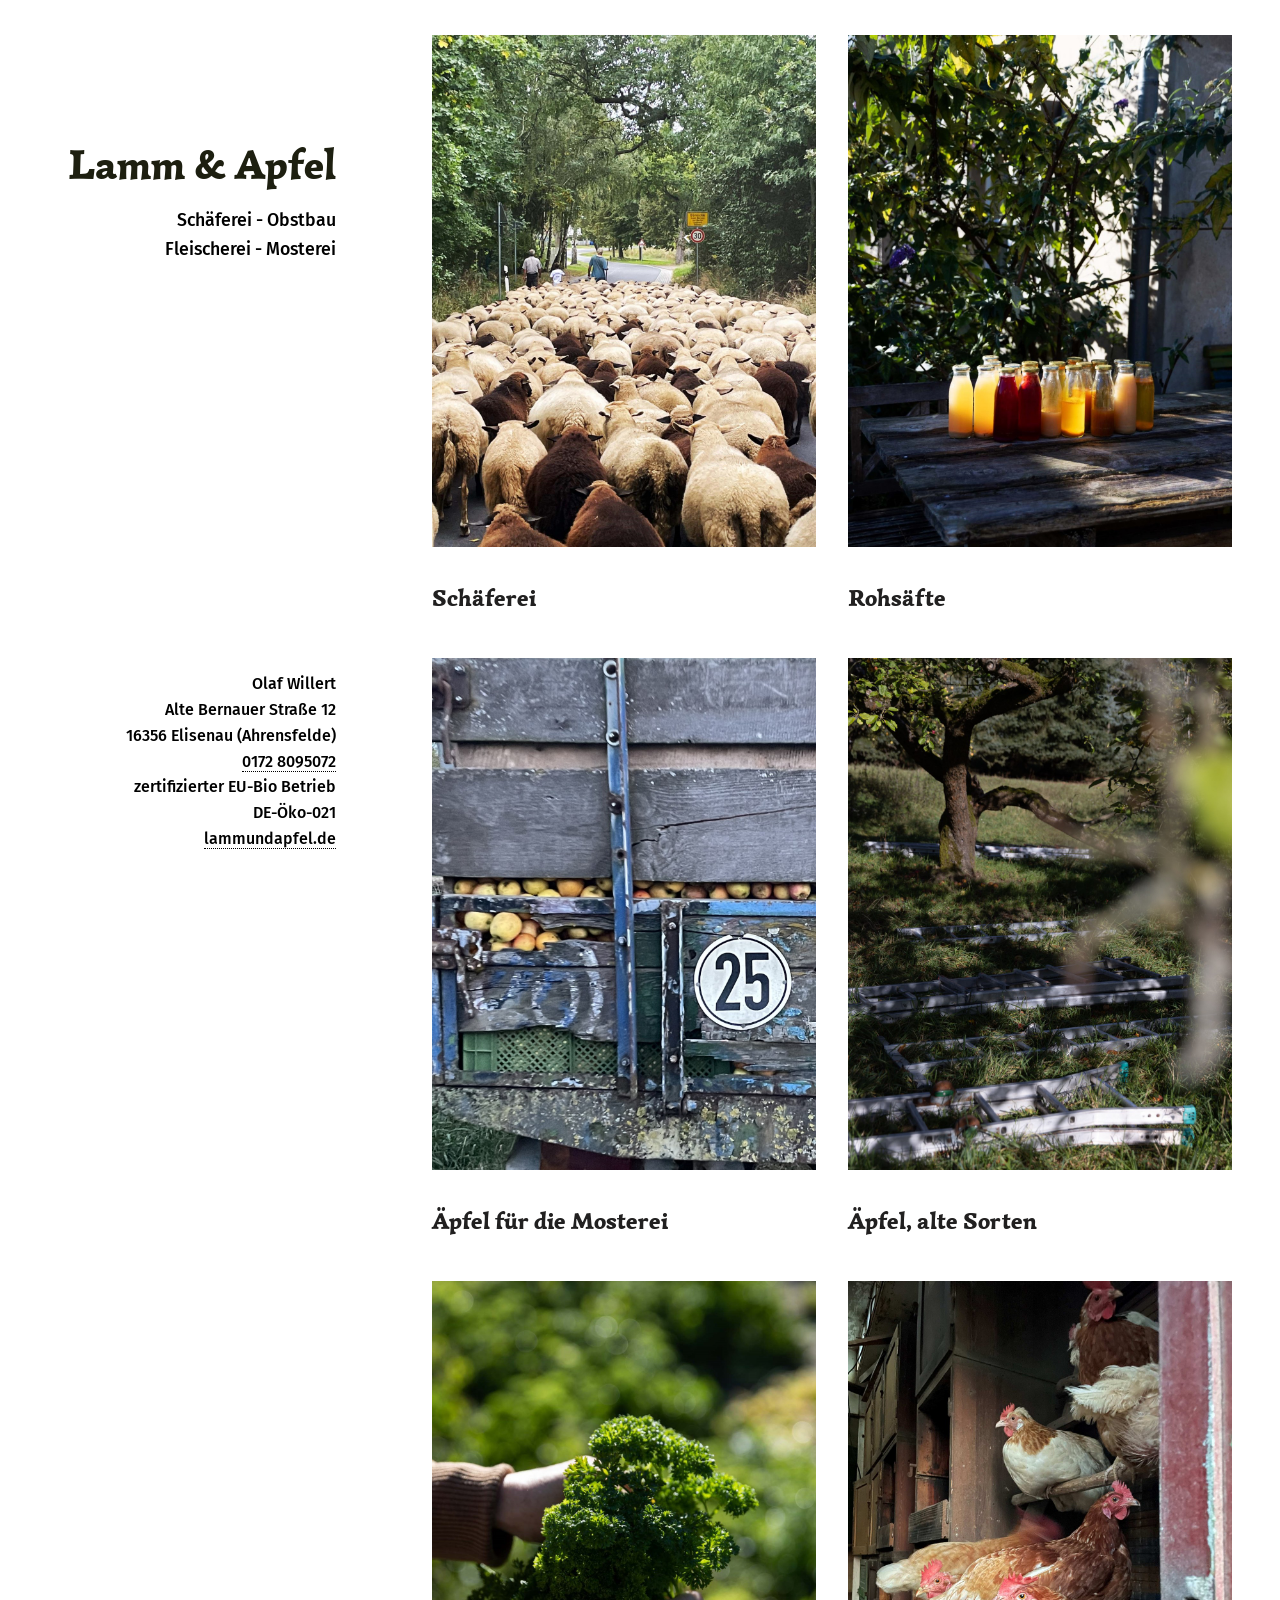
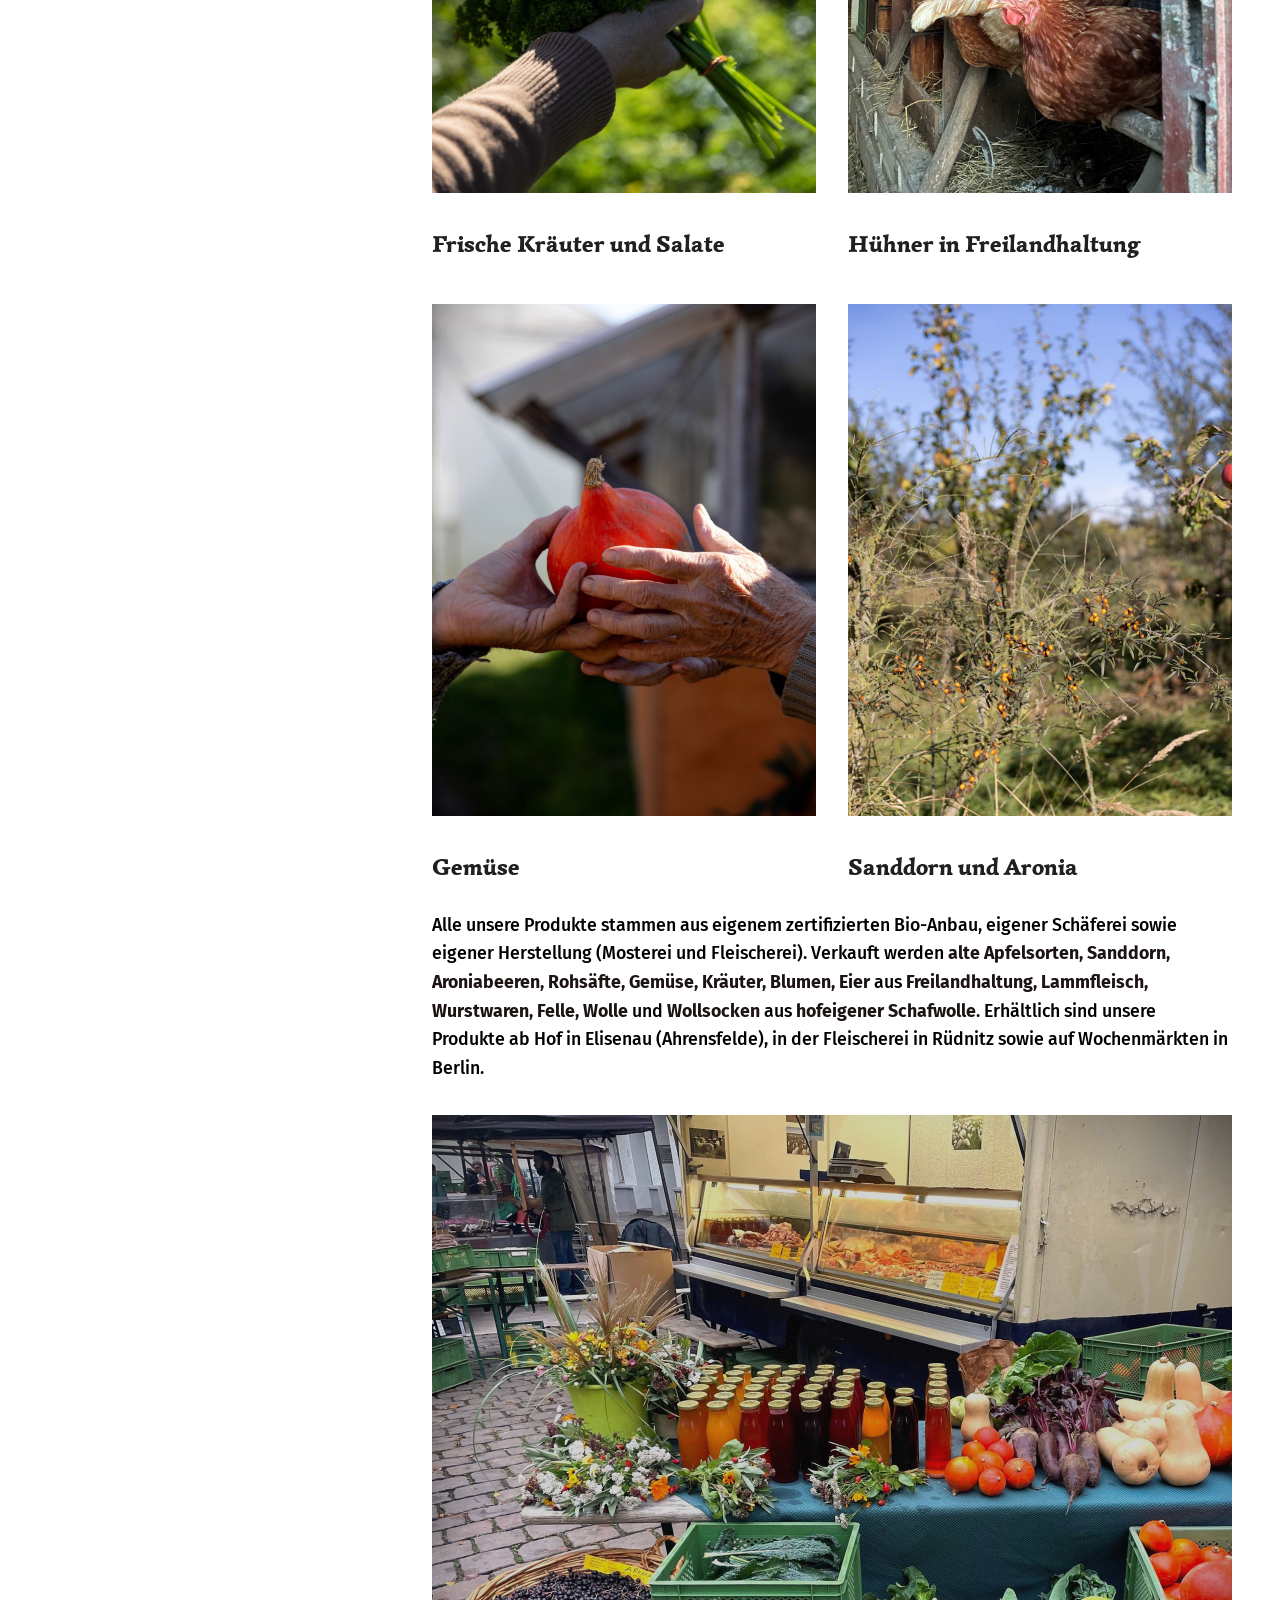
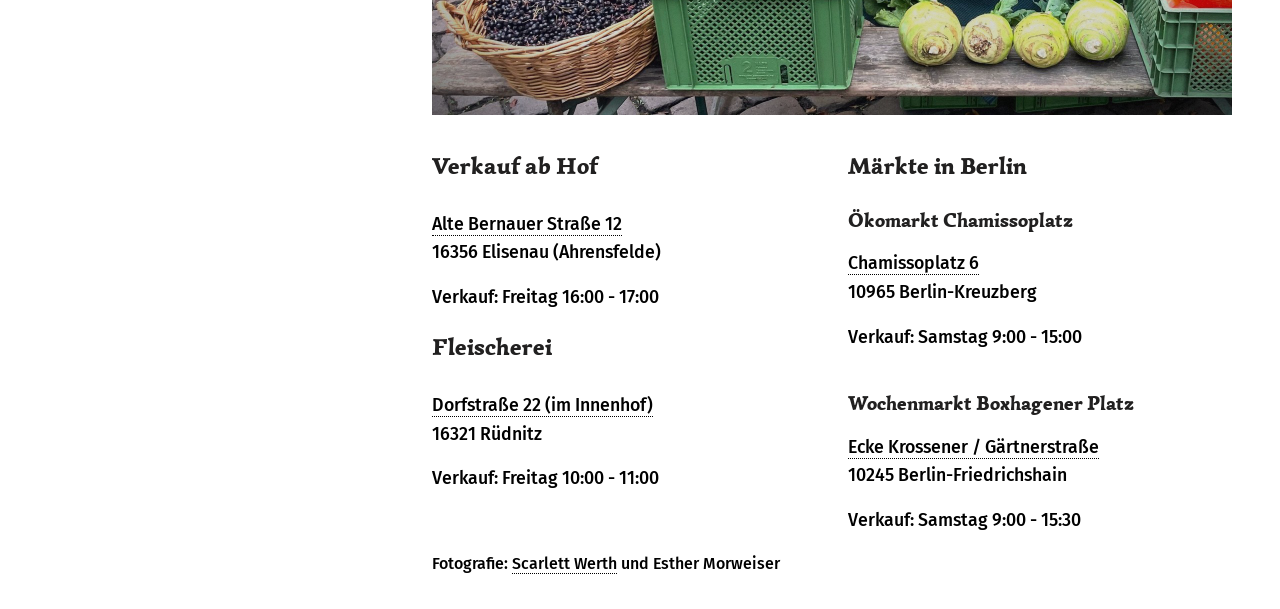
==== index.html @ 0186b285 "Add red apple favicon" ====
<!DOCTYPE HTML>

<html lang="de">
	<head>
		<title>LAMM & APFEL von Olaf Willert | Lammfleisch, alte Apfelsorten, Rohsäfte, Sanddorn in Berlin</title>
		<meta charset="utf-8" />
		<meta name="viewport" content="width=device-width, initial-scale=1" />
		<meta name="author" content="Granaton | Buero für Onlineplanung">
		<link rel="stylesheet" href="assets/css/main.css" />
	    <link rel="icon" type="image/x-icon" href="/favicon.ico?v=4">
</head>
	<body class="is-preload">

		<!-- Header -->
			<header id="header">
				<div class="inner">	
				<h1 class="titel"><strong>Lamm & Apfel</strong></h1>
				<p class="untertitel">Schäferei - Obstbau<br />
				Fleischerei - Mosterei</p>
				</div>
			</header>

		<!-- Main -->
			<div id="main">
							
				<!-- One -->
					<section id="one">
						<div class="row">
							<article class="col-6 col-12-xsmall work-item">
								<img class="image fit thumb" src="Bio-Landwirtschaft/Olaf-Willert_Schaeferei_Schafe_Herde.jpg" alt="" />
								<h2>Schäferei</h2>
							</article>
							<article class="col-6 col-12-xsmall work-item">
								<img class="image fit thumb" src="Bio-Landwirtschaft/Olaf-Willert_Rohsaefte.jpg" alt="" />
								<h2>Rohsäfte</h2>
							</article>
							<article class="col-6 col-12-xsmall work-item">
								<img class="image fit thumb" src="Bio-Landwirtschaft/Olaf-Willert_Aepfel-fuer-die-Mosterei.jpg" alt=""  loading="lazy" decoding="async" />
								<h2>Äpfel für die Mosterei</h2>
							</article>
							<article class="col-6 col-12-xsmall work-item">
								<img class="image fit thumb" src="Bio-Landwirtschaft/Olaf-Willert_Bio-Aepfel_alte-Sorten_Leitern.jpg" alt=""  loading="lazy" decoding="async" />
								<h2>Äpfel, alte Sorten</h2>
							</article>
							<article class="col-6 col-12-xsmall work-item">
								<img class="image fit thumb" src="Bio-Landwirtschaft/Olaf-Willert_bio-Kraeuter_Petersilie.jpg" alt=""  loading="lazy" decoding="async" />
								<h2>Frische Kräuter und Salate</h2>
							</article>
							<article class="col-6 col-12-xsmall work-item">
								<img class="image fit thumb" src="Bio-Landwirtschaft/Olaf-Willert_Freiland-Huehner.jpg" alt=""  loading="lazy" decoding="async" />
								<h2>Hühner in Freilandhaltung</h2>
							</article>
							<article class="col-6 col-12-xsmall work-item">
								<img class="image fit thumb" src="Bio-Landwirtschaft/Olaf-Willert_Bio-Gemuese2.jpg" alt=""  loading="lazy" decoding="async" />
								<h2>Gemüse</h2>
							</article>
							<article class="col-6 col-12-xsmall work-item">
								<img class="image fit thumb" src="Bio-Landwirtschaft/Olaf-Willert_Sanddorn.jpg" alt=""  loading="lazy" decoding="async" />
								<h2>Sanddorn und Aronia</h2>
							</article>
						</div>
					</section>
					
					<!-- Two -->
					<section id="two">
						<p>Alle unsere Produkte stammen aus eigenem zertifizierten Bio-Anbau, eigener Schäferei sowie eigener Herstellung (Mosterei und Fleischerei). Verkauft werden <strong>alte Apfelsorten, Sanddorn, Aroniabeeren, Rohsäfte, Gemüse, Kräuter, Blumen, Eier</strong> aus <strong>Freilandhaltung, Lammfleisch, Wurstwaren, Felle, Wolle</strong> und <strong>Wollsocken</strong> aus <strong>hofeigener Schafwolle</strong>. Erhältlich sind unsere Produkte ab Hof in Elisenau (Ahrensfelde), in der Fleischerei in Rüdnitz sowie auf Wochenmärkten in Berlin.</p>
					</section>
					
					<section>
							<div class="box alt">
								<div class="row gtr-50 gtr-uniform">
									<div class="col-12"><span class="image fit"><img src="Bio-Landwirtschaft/Olaf-Willert_Marktstand_Boxhagener-Platz.jpg" alt="Marktstand von Lamm &amp; Apfel mit Säften, Gemüse, Blumen und Fleischwaren"  loading="lazy" decoding="async" /></span></div>
								</div>
							</div>
					</section>
					
					<section>
							<div class="row">
									<div class="col-6 col-12-xsmall">
									<h2>Verkauf ab Hof</h2>
									<p><a href="https://maps.app.goo.gl/vzwuA7GJieVuPzYR7" target="_blank" rel="noopener noreferrer">Alte Bernauer Straße 12</a><br />
										16356 Elisenau (Ahrensfelde)</p>
										<p>Verkauf: Freitag 16:00 - 17:00</p>
									<h2>Fleischerei</h2>
									<p><a href="https://maps.app.goo.gl/dbHHMWavRSGjkk2u8" target="_blank" rel="noopener noreferrer">Dorfstraße 22 (im Innenhof)</a><br />
										16321 Rüdnitz<br /></p>
										<p>Verkauf: Freitag 10:00 - 11:00</p><br />
								</div>
								<div class="col-6 col-12-xsmall">
								<h2>Märkte in Berlin</h2>
									
									<h3>  Ökomarkt Chamissoplatz</h3>
									<p class="alt">
									<a href="https://maps.app.goo.gl/a78D41WovixSaoTF8" target="_blank" rel="noopener noreferrer">Chamissoplatz 6</a><br />
										10965 Berlin-Kreuzberg</p>
										<p>Verkauf: Samstag 9:00 - 15:00</p><br />
									
									<h3>  Wochenmarkt Boxhagener Platz</h3>
									<p class="alt">
									<a href="https://maps.app.goo.gl/VavhHtaAGpU4aD3a6" target="_blank" rel="noopener noreferrer">Ecke Krossener / Gärtnerstraße</a><br />
										10245 Berlin-Friedrichshain<br /></p>
										<p>Verkauf: Samstag 9:00 - 15:30</p>
								</div>
							</div>
							</section>
							
							<section>
							<div class="box alt">
								<div class="row gtr-50 gtr-uniform">
									<div class="col-12">
									<p class="left">Fotografie: <a href="https://www.scarlettwerth.com/" target="_blank" rel="noopener noreferrer">Scarlett Werth</a> und Esther Morweiser</p>
									</div>
								</div>
							</div>
					</section>
		

			</div>

		<!-- Footer -->
			<footer id="footer">
				<div class="inner">
					<ul class="copyright">
						<li>Olaf Willert</li>
						<li>Alte Bernauer Straße 12</li>
						<li>16356 Elisenau (Ahrensfelde)</li>
						<li><a href="tel:+491728095072">0172 8095072</a></li>
						<li>zertifizierter EU-Bio Betrieb</li>
						<li>DE-Öko-021</li>
						<li><a href="http://lammundapfel.de">lammundapfel.de</a></li>
					</ul>
				</div>
			</footer>

		<!-- Scripts -->
			<script src="assets/js/jquery.min.js"></script>
			<script src="assets/js/browser.min.js"></script>
			<script src="assets/js/breakpoints.min.js"></script>
			<script src="assets/js/main.js"></script>

	</body>
</html>
---- assets/css/main.css ----
@import url('https://fonts.googleapis.com/css2?family=Fira+Sans:wght@300&family=Simonetta:wght@900&display=swap');

html, body, div, span, applet, object,
iframe, h1, h2, h3, h4, h5, h6, p, blockquote,
pre, a, abbr, acronym, address, big, cite,
code, del, dfn, em, img, ins, kbd, q, s, samp,
small, strike, strong, sub, sup, tt, var, b,
u, i, center, dl, dt, dd, ol, ul, li, fieldset,
form, label, legend, table, caption, tbody,
tfoot, thead, tr, th, td, article, aside,
canvas, details, embed, figure, figcaption,
footer, header, hgroup, menu, nav, output, ruby,
section, summary, time, mark, audio, video {
	margin: 0;
	padding: 0;
	border: 0;
	font-size: 100%;
	font: inherit;
	vertical-align: baseline;}

article, aside, details, figcaption, figure,
footer, header, hgroup, menu, nav, section {
	display: block;}

body {
	line-height: 1.618;}

ol, ul {
	list-style: none;
}

blockquote, q {
	quotes: none;
}

	blockquote:before, blockquote:after, q:before, q:after {
		content: '';
		content: none;
	}

table {
	border-collapse: collapse;
	border-spacing: 0;
}

body {
	-webkit-text-size-adjust: none;
}

mark {
	background-color: transparent;
	color: inherit;
}

input::-moz-focus-inner {
	border: 0;
	padding: 0;
}

input, select, textarea {
	-moz-appearance: none;
	-webkit-appearance: none;
	-ms-appearance: none;
	appearance: none;
}

/* Basic */

	html {
		box-sizing: border-box;
	}

	*, *:before, *:after {
		box-sizing: inherit;
	}

	body {
		background: #fff;
	}

		body.is-preload *, body.is-preload *:before, body.is-preload *:after {
			-moz-animation: none !important;
			-webkit-animation: none !important;
			-ms-animation: none !important;
			animation: none !important;
			-moz-transition: none !important;
			-webkit-transition: none !important;
			-ms-transition: none !important;
			transition: none !important;
		}

	body, input, select, textarea {
		color: #000;
		font-family: "Fira Sans", Helvetica, sans-serif;
		font-size: 16pt;
		font-weight: 500;
		line-height: 1.618;
	}
	
	/* Header */

	#header {
		display: -moz-flex;
		display: -webkit-flex;
		display: -ms-flex;
		display: flex;
		-moz-flex-direction: column;
		-webkit-flex-direction: column;
		-ms-flex-direction: column;
		flex-direction: column;
		-moz-align-items: -moz-flex-end;
		-webkit-align-items: -webkit-flex-end;
		-ms-align-items: -ms-flex-end;
		align-items: flex-end;
		-moz-justify-content: space-between;
		-webkit-justify-content: space-between;
		-ms-justify-content: space-between;
		justify-content: space-between;
		background-color: transparent;
		background-attachment: scroll;
		background-image: none;
		background-position: top left;
		background-repeat: no-repeat;
		background-size: 130%;
		color: rgba(255, 255, 255, 0.5);
		height: 100%;
		left: 0;
		padding: 8em 4em;
		position: fixed;
		text-align: right;
		top: 0;
		width: 35%;
	}

		#header > * {
			-moz-flex-shrink: 0;
			-webkit-flex-shrink: 0;
			-ms-flex-shrink: 0;
			flex-shrink: 0;
			width: 100%;
		}

		#header > .inner {
			-moz-flex-grow: 1;
			-webkit-flex-grow: 1;
			-ms-flex-grow: 1;
			flex-grow: 1;
			margin: 0 0 2em 0;
		}

		#header strong, #header b {
			color: #cdc38c;
			font-family: Simonetta;
			font-weight: 700;
			font-size: 4.618rem;
			line-height: 1;
}

		#header h2, #header h3, #header h4, #header h5, #header h6 {
			color: #ffffff;
		}

		#header h1 {
			color: rgba(255, 255, 255, 0.5);
			font-size: 1.35em;
			line-height: 1.618em;
			margin: 0;
		}

		#header .image.avatar {
			margin: 0 0 2em 0;
			width: 9.25em;
		}
		
		#header strong, #header b {
			color: #1d1f10;
			font-family: Simonetta;
			font-weight: 700;
			font-size: 2.618rem;
			line-height: 1;
		}
	
	/* Section/Article */

	section.special, article.special {
		text-align: center;
	}
	
	p { 
	font-size: 1.11rem;
	}
	.left {
		text-align: left;
		font-size: 1em;
	}
	
	@media all and (max-width: 430px) {
		
		.left {
			margin-top: 1.618em;
	}
	}

	header p {
		color: #000;
		position: relative;
		margin: 1em 0 1.5em 0;
	}
	
	@media all and (max-width:430px) {
	header p {
		margin: 1em 0 -1.5em 0;
	}
	}

	header h2 + p {
		font-size: 1.25em;
		margin-top: -1em;
		line-height: 1.618;
	}

	header h3 + p {
		font-size: 1.1em;
		margin-top: -0.8em;
		line-height: 1.618;
	}

	header h4 + p,
	header h5 + p,
	header h6 + p {
		font-size: 0.9em;
		margin-top: -0.6em;
		line-height: 1.618;
	}

	header.major h2 {
		font-size: 2em;
	}


	a {
		-moz-transition: color 0.2s ease-in-out, border-color 0.2s ease-in-out;
		-webkit-transition: color 0.2s ease-in-out, border-color 0.2s ease-in-out;
		-ms-transition: color 0.2s ease-in-out, border-color 0.2s ease-in-out;
		transition: color 0.2s ease-in-out, border-color 0.2s ease-in-out;
		border-bottom: dotted 1px;
		color: #000;
		text-decoration: none;
	}

		a:hover {
			border-bottom-color: transparent;
			color: #d22121 !important;
			text-decoration: none;
		}

	strong, b {
		color: #1c1313;
		font-weight: 700;
	}

	em, i {
		font-style: italic;
	}

	p {
		margin: 0 0 1rem 0;
	}

	h1, h2, h3, h4, h5, h6 {
		color: #212020;
		font-family: "Simonetta", serif;
		font-weight: 700;
		line-height: 1.618;
		margin: 0 0 1em 0;
	}

		h1 a, h2 a, h3 a, h4 a, h5 a, h6 a {
			color: inherit;
			text-decoration: none;
		}

	h1 {
		font-size: 2em;
		line-height: 1.618em;
	}

	h2 {
		font-size: 1.5em;
		line-height: 1.618em;
	}

	h3 {
		font-family: "Simonetta", serif;
		font-size: 1.23rem;
		line-height: 1em;
	}

	h4 {
		font-size: 1.1em;
		line-height: 1.618em;
	}

	h5 {
		font-size: 0.9em;
		line-height: 1.618em;
	}

	h6 {
		font-size: 0.7em;
		line-height: 1.618em;
	}

	sub {
		font-size: 0.8em;
		position: relative;
		top: 0.5em;
	}

	sup {
		font-size: 0.8em;
		position: relative;
		top: -0.5em;
	}

	hr {
		border: 0;
		border-bottom: solid 2px #efefef;
		margin: 2em 0;
	}

		hr.major {
			margin: 3em 0;
		}

	blockquote {
		border-left: solid 6px #efefef;
		font-style: italic;
		margin: 0 0 2em 0;
		padding: 0.5em 0 0.5em 1.5em;
	}

	code {
		background: #f7f7f7;
		border-radius: none;
		border: solid 2px #efefef;
		font-family: "Courier New", monospace;
		font-size: 0.9em;
		margin: 0 0.25em;
		padding: 0.25em 0.65em;
	}

	pre {
		-webkit-overflow-scrolling: touch;
		font-family: "Courier New", monospace;
		font-size: 0.9em;
		margin: 0 0 2em 0;
	}

		pre code {
			display: block;
			line-height: 1.75em;
			padding: 1em 1.5em;
			overflow-x: auto;
		}

	.align-left {
		text-align: left;
	}

	.align-center {
		text-align: center;
	}

	.align-right {
		text-align: right;
	}

/* Container */

	.container {
		margin: 0 auto;
		max-width: calc(100% - 4em);
		width: 100%;
	}

		.container.xsmall {
			width: 25%;
		}

		.container.small {
			width: 50%;
		}

		.container.medium {
			width: 75%;
		}

		.container.large {
			width: 125%;
		}

		.container.xlarge {
			width: 150%;
		}

		.container.max {
			width: 100%;
		}

		@media screen and (max-width: 980px) {

			.container {
				width: 100% !important;
				max-width: 100% !important;
			}

		}

		@media screen and (max-width: 480px) {

			.container {
				max-width: calc(100% - 3em);
			}

		}

/* Row */

	.row {
		display: flex;
		flex-wrap: wrap;
		box-sizing: border-box;
		align-items: stretch;
	}

		.row > * {
			box-sizing: border-box;
		}

		.row.gtr-uniform > * > :last-child {
			margin-bottom: 0;
		}

		.row.aln-left {
			justify-content: flex-start;
		}

		.row.aln-center {
			justify-content: center;
		}

		.row.aln-right {
			justify-content: flex-end;
		}

		.row.aln-top {
			align-items: flex-start;
		}

		.row.aln-middle {
			align-items: center;
		}

		.row.aln-bottom {
			align-items: flex-end;
		}

		.row > .imp {
			order: -1;
		}

		.row > .col-1 {
			width: 8.33333%;
		}

		.row > .off-1 {
			margin-left: 8.33333%;
		}

		.row > .col-2 {
			width: 16.66667%;
		}

		.row > .off-2 {
			margin-left: 16.66667%;
		}

		.row > .col-3 {
			width: 25%;
		}

		.row > .off-3 {
			margin-left: 25%;
		}

		.row > .col-4 {
			width: 33.33333%;
		}

		.row > .off-4 {
			margin-left: 33.33333%;
		}

		.row > .col-5 {
			width: 41.66667%;
		}

		.row > .off-5 {
			margin-left: 41.66667%;
		}

		.row > .col-6 {
			width: 50%;
		}

		.row > .off-6 {
			margin-left: 50%;
		}

		.row > .col-7 {
			width: 58.33333%;
		}

		.row > .off-7 {
			margin-left: 58.33333%;
		}

		.row > .col-8 {
			width: 66.66667%;
		}

		.row > .off-8 {
			margin-left: 66.66667%;
		}

		.row > .col-9 {
			width: 75%;
		}

		.row > .off-9 {
			margin-left: 75%;
		}

		.row > .col-10 {
			width: 83.33333%;
		}

		.row > .off-10 {
			margin-left: 83.33333%;
		}

		.row > .col-11 {
			width: 91.66667%;
		}

		.row > .off-11 {
			margin-left: 91.66667%;
		}

		.row > .col-12 {
			width: 100%;
		}

		.row > .off-12 {
			margin-left: 100%;
		}

		.row.gtr-0 {
			margin-top: 0;
			margin-left: 0em;
		}

			.row.gtr-0 > * {
				padding: 0 0 0 0em;
			}

			.row.gtr-0.gtr-uniform {
				margin-top: 0em;
			}

				.row.gtr-0.gtr-uniform > * {
					padding-top: 0em;
				}

		.row.gtr-25 {
			margin-top: 0;
			margin-left: -0.625em;
		}

			.row.gtr-25 > * {
				padding: 0 0 0 0.625em;
			}

			.row.gtr-25.gtr-uniform {
				margin-top: -0.625em;
			}

				.row.gtr-25.gtr-uniform > * {
					padding-top: 0.625em;
				}

		.row.gtr-50 {
			margin-top: 0;
			margin-left: -1.25em;
		}

			.row.gtr-50 > * {
				padding: 0 0 0 1.25em;
			}

			.row.gtr-50.gtr-uniform {
				margin-top: -1.25em;
			}

				.row.gtr-50.gtr-uniform > * {
					padding-top: 1.25em;
				}

		.row {
			margin-top: 0;
			margin-left: -2.5em;
		}

			.row > * {
				padding: 0 0 0 2.5em;
			}

			.row.gtr-uniform {
				margin-top: -2.5em;
			}

				.row.gtr-uniform > * {
					padding-top: 2.5em;
				}

		.row.gtr-150 {
			margin-top: 0;
			margin-left: -3.75em;
		}

			.row.gtr-150 > * {
				padding: 0 0 0 3.75em;
			}

			.row.gtr-150.gtr-uniform {
				margin-top: -3.75em;
			}

				.row.gtr-150.gtr-uniform > * {
					padding-top: 3.75em;
				}

		.row.gtr-200 {
			margin-top: 0;
			margin-left: -5em;
		}

			.row.gtr-200 > * {
				padding: 0 0 0 5em;
			}

			.row.gtr-200.gtr-uniform {
				margin-top: -5em;
			}

				.row.gtr-200.gtr-uniform > * {
					padding-top: 5em;
				}

		@media screen and (max-width: 1800px) {

			.row {
				display: flex;
				flex-wrap: wrap;
				box-sizing: border-box;
				align-items: stretch;
			}

				.row > * {
					box-sizing: border-box;
				}

				.row.gtr-uniform > * > :last-child {
					margin-bottom: 0;
				}

				.row.aln-left {
					justify-content: flex-start;
				}

				.row.aln-center {
					justify-content: center;
				}

				.row.aln-right {
					justify-content: flex-end;
				}

				.row.aln-top {
					align-items: flex-start;
				}

				.row.aln-middle {
					align-items: center;
				}

				.row.aln-bottom {
					align-items: flex-end;
				}

				.row > .imp-xlarge {
					order: -1;
				}

				.row > .col-1-xlarge {
					width: 8.33333%;
				}

				.row > .off-1-xlarge {
					margin-left: 8.33333%;
				}

				.row > .col-2-xlarge {
					width: 16.66667%;
				}

				.row > .off-2-xlarge {
					margin-left: 16.66667%;
				}

				.row > .col-3-xlarge {
					width: 25%;
				}

				.row > .off-3-xlarge {
					margin-left: 25%;
				}

				.row > .col-4-xlarge {
					width: 33.33333%;
				}

				.row > .off-4-xlarge {
					margin-left: 33.33333%;
				}

				.row > .col-5-xlarge {
					width: 41.66667%;
				}

				.row > .off-5-xlarge {
					margin-left: 41.66667%;
				}

				.row > .col-6-xlarge {
					width: 50%;
				}

				.row > .off-6-xlarge {
					margin-left: 50%;
				}

				.row > .col-7-xlarge {
					width: 58.33333%;
				}

				.row > .off-7-xlarge {
					margin-left: 58.33333%;
				}

				.row > .col-8-xlarge {
					width: 66.66667%;
				}

				.row > .off-8-xlarge {
					margin-left: 66.66667%;
				}

				.row > .col-9-xlarge {
					width: 75%;
				}

				.row > .off-9-xlarge {
					margin-left: 75%;
				}

				.row > .col-10-xlarge {
					width: 83.33333%;
				}

				.row > .off-10-xlarge {
					margin-left: 83.33333%;
				}

				.row > .col-11-xlarge {
					width: 91.66667%;
				}

				.row > .off-11-xlarge {
					margin-left: 91.66667%;
				}

				.row > .col-12-xlarge {
					width: 100%;
				}

				.row > .off-12-xlarge {
					margin-left: 100%;
				}

				.row.gtr-0 {
					margin-top: 0;
					margin-left: 0em;
				}

					.row.gtr-0 > * {
						padding: 0 0 0 0em;
					}

					.row.gtr-0.gtr-uniform {
						margin-top: 0em;
					}

						.row.gtr-0.gtr-uniform > * {
							padding-top: 0em;
						}

				.row.gtr-25 {
					margin-top: 0;
					margin-left: -0.625em;
				}

					.row.gtr-25 > * {
						padding: 0 0 0 0.625em;
					}

					.row.gtr-25.gtr-uniform {
						margin-top: -0.625em;
					}

						.row.gtr-25.gtr-uniform > * {
							padding-top: 0.625em;
						}

				.row.gtr-50 {
					margin-top: 0;
					margin-left: -1.25em;
				}

					.row.gtr-50 > * {
						padding: 0 0 0 1.25em;
					}

					.row.gtr-50.gtr-uniform {
						margin-top: -1.25em;
					}

						.row.gtr-50.gtr-uniform > * {
							padding-top: 1.25em;
						}

				.row {
					margin-top: 0;
					margin-left: -2.5em;
				}

					.row > * {
						padding: 0 0 0 2.5em;
					}

					.row.gtr-uniform {
						margin-top: -2.5em;
					}

						.row.gtr-uniform > * {
							padding-top: 2.5em;
						}

				.row.gtr-150 {
					margin-top: 0;
					margin-left: -3.75em;
				}

					.row.gtr-150 > * {
						padding: 0 0 0 3.75em;
					}

					.row.gtr-150.gtr-uniform {
						margin-top: -3.75em;
					}

						.row.gtr-150.gtr-uniform > * {
							padding-top: 3.75em;
						}

				.row.gtr-200 {
					margin-top: 0;
					margin-left: -5em;
				}

					.row.gtr-200 > * {
						padding: 0 0 0 5em;
					}

					.row.gtr-200.gtr-uniform {
						margin-top: -5em;
					}

						.row.gtr-200.gtr-uniform > * {
							padding-top: 5em;
						}

		}

		@media screen and (max-width: 1280px) {

			.row {
				display: flex;
				flex-wrap: wrap;
				box-sizing: border-box;
				align-items: stretch;
			}

				.row > * {
					box-sizing: border-box;
				}

				.row.gtr-uniform > * > :last-child {
					margin-bottom: 0;
				}

				.row.aln-left {
					justify-content: flex-start;
				}

				.row.aln-center {
					justify-content: center;
				}

				.row.aln-right {
					justify-content: flex-end;
				}

				.row.aln-top {
					align-items: flex-start;
				}

				.row.aln-middle {
					align-items: center;
				}

				.row.aln-bottom {
					align-items: flex-end;
				}

				.row > .imp-large {
					order: -1;
				}

				.row > .col-1-large {
					width: 8.33333%;
				}

				.row > .off-1-large {
					margin-left: 8.33333%;
				}

				.row > .col-2-large {
					width: 16.66667%;
				}

				.row > .off-2-large {
					margin-left: 16.66667%;
				}

				.row > .col-3-large {
					width: 25%;
				}

				.row > .off-3-large {
					margin-left: 25%;
				}

				.row > .col-4-large {
					width: 33.33333%;
				}

				.row > .off-4-large {
					margin-left: 33.33333%;
				}

				.row > .col-5-large {
					width: 41.66667%;
				}

				.row > .off-5-large {
					margin-left: 41.66667%;
				}

				.row > .col-6-large {
					width: 50%;
				}

				.row > .off-6-large {
					margin-left: 50%;
				}

				.row > .col-7-large {
					width: 58.33333%;
				}

				.row > .off-7-large {
					margin-left: 58.33333%;
				}

				.row > .col-8-large {
					width: 66.66667%;
				}

				.row > .off-8-large {
					margin-left: 66.66667%;
				}

				.row > .col-9-large {
					width: 75%;
				}

				.row > .off-9-large {
					margin-left: 75%;
				}

				.row > .col-10-large {
					width: 83.33333%;
				}

				.row > .off-10-large {
					margin-left: 83.33333%;
				}

				.row > .col-11-large {
					width: 91.66667%;
				}

				.row > .off-11-large {
					margin-left: 91.66667%;
				}

				.row > .col-12-large {
					width: 100%;
				}

				.row > .off-12-large {
					margin-left: 100%;
				}

				.row.gtr-0 {
					margin-top: 0;
					margin-left: 0em;
				}

					.row.gtr-0 > * {
						padding: 0 0 0 0em;
					}

					.row.gtr-0.gtr-uniform {
						margin-top: 0em;
					}

						.row.gtr-0.gtr-uniform > * {
							padding-top: 0em;
						}

				.row.gtr-25 {
					margin-top: 0;
					margin-left: -0.5em;
				}

					.row.gtr-25 > * {
						padding: 0 0 0 0.5em;
					}

					.row.gtr-25.gtr-uniform {
						margin-top: -0.5em;
					}

						.row.gtr-25.gtr-uniform > * {
							padding-top: 0.5em;
						}

				.row.gtr-50 {
					margin-top: 0;
					margin-left: -1em;
				}

					.row.gtr-50 > * {
						padding: 0 0 0 1em;
					}

					.row.gtr-50.gtr-uniform {
						margin-top: -1em;
					}

						.row.gtr-50.gtr-uniform > * {
							padding-top: 1em;
						}

				.row {
					margin-top: 0;
					margin-left: -2em;
				}

					.row > * {
						padding: 0 0 0 2em;
					}

					.row.gtr-uniform {
						margin-top: -2em;
					}

						.row.gtr-uniform > * {
							padding-top: 2em;
						}

				.row.gtr-150 {
					margin-top: 0;
					margin-left: -3em;
				}

					.row.gtr-150 > * {
						padding: 0 0 0 3em;
					}

					.row.gtr-150.gtr-uniform {
						margin-top: -3em;
					}

						.row.gtr-150.gtr-uniform > * {
							padding-top: 3em;
						}

				.row.gtr-200 {
					margin-top: 0;
					margin-left: -4em;
				}

					.row.gtr-200 > * {
						padding: 0 0 0 4em;
					}

					.row.gtr-200.gtr-uniform {
						margin-top: -4em;
					}

						.row.gtr-200.gtr-uniform > * {
							padding-top: 4em;
						}

		}

		@media screen and (max-width: 980px) {

			.row {
				display: flex;
				flex-wrap: wrap;
				box-sizing: border-box;
				align-items: stretch;
			}

				.row > * {
					box-sizing: border-box;
				}

				.row.gtr-uniform > * > :last-child {
					margin-bottom: 0;
				}

				.row.aln-left {
					justify-content: flex-start;
				}

				.row.aln-center {
					justify-content: center;
				}

				.row.aln-right {
					justify-content: flex-end;
				}

				.row.aln-top {
					align-items: flex-start;
				}

				.row.aln-middle {
					align-items: center;
				}

				.row.aln-bottom {
					align-items: flex-end;
				}

				.row > .imp-medium {
					order: -1;
				}

				.row > .col-1-medium {
					width: 8.33333%;
				}

				.row > .off-1-medium {
					margin-left: 8.33333%;
				}

				.row > .col-2-medium {
					width: 16.66667%;
				}

				.row > .off-2-medium {
					margin-left: 16.66667%;
				}

				.row > .col-3-medium {
					width: 25%;
				}

				.row > .off-3-medium {
					margin-left: 25%;
				}

				.row > .col-4-medium {
					width: 33.33333%;
				}

				.row > .off-4-medium {
					margin-left: 33.33333%;
				}

				.row > .col-5-medium {
					width: 41.66667%;
				}

				.row > .off-5-medium {
					margin-left: 41.66667%;
				}

				.row > .col-6-medium {
					width: 50%;
				}

				.row > .off-6-medium {
					margin-left: 50%;
				}

				.row > .col-7-medium {
					width: 58.33333%;
				}

				.row > .off-7-medium {
					margin-left: 58.33333%;
				}

				.row > .col-8-medium {
					width: 66.66667%;
				}

				.row > .off-8-medium {
					margin-left: 66.66667%;
				}

				.row > .col-9-medium {
					width: 75%;
				}

				.row > .off-9-medium {
					margin-left: 75%;
				}

				.row > .col-10-medium {
					width: 83.33333%;
				}

				.row > .off-10-medium {
					margin-left: 83.33333%;
				}

				.row > .col-11-medium {
					width: 91.66667%;
				}

				.row > .off-11-medium {
					margin-left: 91.66667%;
				}

				.row > .col-12-medium {
					width: 100%;
				}

				.row > .off-12-medium {
					margin-left: 100%;
				}

				.row.gtr-0 {
					margin-top: 0;
					margin-left: 0em;
				}

					.row.gtr-0 > * {
						padding: 0 0 0 0em;
					}

					.row.gtr-0.gtr-uniform {
						margin-top: 0em;
					}

						.row.gtr-0.gtr-uniform > * {
							padding-top: 0em;
						}

				.row.gtr-25 {
					margin-top: 0;
					margin-left: -0.5em;
				}

					.row.gtr-25 > * {
						padding: 0 0 0 0.5em;
					}

					.row.gtr-25.gtr-uniform {
						margin-top: -0.5em;
					}

						.row.gtr-25.gtr-uniform > * {
							padding-top: 0.5em;
						}

				.row.gtr-50 {
					margin-top: 0;
					margin-left: -1em;
				}

					.row.gtr-50 > * {
						padding: 0 0 0 1em;
					}

					.row.gtr-50.gtr-uniform {
						margin-top: -1em;
					}

						.row.gtr-50.gtr-uniform > * {
							padding-top: 1em;
						}

				.row {
					margin-top: 0;
					margin-left: -2em;
				}

					.row > * {
						padding: 0 0 0 2em;
					}

					.row.gtr-uniform {
						margin-top: -2em;
					}

						.row.gtr-uniform > * {
							padding-top: 2em;
						}

				.row.gtr-150 {
					margin-top: 0;
					margin-left: -3em;
				}

					.row.gtr-150 > * {
						padding: 0 0 0 3em;
					}

					.row.gtr-150.gtr-uniform {
						margin-top: -3em;
					}

						.row.gtr-150.gtr-uniform > * {
							padding-top: 3em;
						}

				.row.gtr-200 {
					margin-top: 0;
					margin-left: -4em;
				}

					.row.gtr-200 > * {
						padding: 0 0 0 4em;
					}

					.row.gtr-200.gtr-uniform {
						margin-top: -4em;
					}

						.row.gtr-200.gtr-uniform > * {
							padding-top: 4em;
						}

		}

		@media screen and (max-width: 736px) {

			.row {
				display: flex;
				flex-wrap: wrap;
				box-sizing: border-box;
				align-items: stretch;
			}

				.row > * {
					box-sizing: border-box;
				}

				.row.gtr-uniform > * > :last-child {
					margin-bottom: 0;
				}

				.row.aln-left {
					justify-content: flex-start;
				}

				.row.aln-center {
					justify-content: center;
				}

				.row.aln-right {
					justify-content: flex-end;
				}

				.row.aln-top {
					align-items: flex-start;
				}

				.row.aln-middle {
					align-items: center;
				}

				.row.aln-bottom {
					align-items: flex-end;
				}

				.row > .imp-small {
					order: -1;
				}

				.row > .col-1-small {
					width: 8.33333%;
				}

				.row > .off-1-small {
					margin-left: 8.33333%;
				}

				.row > .col-2-small {
					width: 16.66667%;
				}

				.row > .off-2-small {
					margin-left: 16.66667%;
				}

				.row > .col-3-small {
					width: 25%;
				}

				.row > .off-3-small {
					margin-left: 25%;
				}

				.row > .col-4-small {
					width: 33.33333%;
				}

				.row > .off-4-small {
					margin-left: 33.33333%;
				}

				.row > .col-5-small {
					width: 41.66667%;
				}

				.row > .off-5-small {
					margin-left: 41.66667%;
				}

				.row > .col-6-small {
					width: 50%;
				}

				.row > .off-6-small {
					margin-left: 50%;
				}

				.row > .col-7-small {
					width: 58.33333%;
				}

				.row > .off-7-small {
					margin-left: 58.33333%;
				}

				.row > .col-8-small {
					width: 66.66667%;
				}

				.row > .off-8-small {
					margin-left: 66.66667%;
				}

				.row > .col-9-small {
					width: 75%;
				}

				.row > .off-9-small {
					margin-left: 75%;
				}

				.row > .col-10-small {
					width: 83.33333%;
				}

				.row > .off-10-small {
					margin-left: 83.33333%;
				}

				.row > .col-11-small {
					width: 91.66667%;
				}

				.row > .off-11-small {
					margin-left: 91.66667%;
				}

				.row > .col-12-small {
					width: 100%;
				}

				.row > .off-12-small {
					margin-left: 100%;
				}

				.row.gtr-0 {
					margin-top: 0;
					margin-left: 0em;
				}

					.row.gtr-0 > * {
						padding: 0 0 0 0em;
					}

					.row.gtr-0.gtr-uniform {
						margin-top: 0em;
					}

						.row.gtr-0.gtr-uniform > * {
							padding-top: 0em;
						}

				.row.gtr-25 {
					margin-top: 0;
					margin-left: -0.375em;
				}

					.row.gtr-25 > * {
						padding: 0 0 0 0.375em;
					}

					.row.gtr-25.gtr-uniform {
						margin-top: -0.375em;
					}

						.row.gtr-25.gtr-uniform > * {
							padding-top: 0.375em;
						}

				.row.gtr-50 {
					margin-top: 0;
					margin-left: -0.75em;
				}

					.row.gtr-50 > * {
						padding: 0 0 0 0.75em;
					}

					.row.gtr-50.gtr-uniform {
						margin-top: -0.75em;
					}

						.row.gtr-50.gtr-uniform > * {
							padding-top: 0.75em;
						}

				.row {
					margin-top: 0;
					margin-left: -1.5em;
				}

					.row > * {
						padding: 0 0 0 1.5em;
					}

					.row.gtr-uniform {
						margin-top: -1.5em;
					}

						.row.gtr-uniform > * {
							padding-top: 1.5em;
						}

				.row.gtr-150 {
					margin-top: 0;
					margin-left: -2.25em;
				}

					.row.gtr-150 > * {
						padding: 0 0 0 2.25em;
					}

					.row.gtr-150.gtr-uniform {
						margin-top: -2.25em;
					}

						.row.gtr-150.gtr-uniform > * {
							padding-top: 2.25em;
						}

				.row.gtr-200 {
					margin-top: 0;
					margin-left: -3em;
				}

					.row.gtr-200 > * {
						padding: 0 0 0 3em;
					}

					.row.gtr-200.gtr-uniform {
						margin-top: -3em;
					}

						.row.gtr-200.gtr-uniform > * {
							padding-top: 3em;
						}

		}

		@media screen and (max-width: 480px) {

			.row {
				display: flex;
				flex-wrap: wrap;
				box-sizing: border-box;
				align-items: stretch;
			}

				.row > * {
					box-sizing: border-box;
				}

				.row.gtr-uniform > * > :last-child {
					margin-bottom: 0;
				}

				.row.aln-left {
					justify-content: flex-start;
				}

				.row.aln-center {
					justify-content: center;
				}

				.row.aln-right {
					justify-content: flex-end;
				}

				.row.aln-top {
					align-items: flex-start;
				}

				.row.aln-middle {
					align-items: center;
				}

				.row.aln-bottom {
					align-items: flex-end;
				}

				.row > .imp-xsmall {
					order: -1;
				}

				.row > .col-1-xsmall {
					width: 8.33333%;
				}

				.row > .off-1-xsmall {
					margin-left: 8.33333%;
				}

				.row > .col-2-xsmall {
					width: 16.66667%;
				}

				.row > .off-2-xsmall {
					margin-left: 16.66667%;
				}

				.row > .col-3-xsmall {
					width: 25%;
				}

				.row > .off-3-xsmall {
					margin-left: 25%;
				}

				.row > .col-4-xsmall {
					width: 33.33333%;
				}

				.row > .off-4-xsmall {
					margin-left: 33.33333%;
				}

				.row > .col-5-xsmall {
					width: 41.66667%;
				}

				.row > .off-5-xsmall {
					margin-left: 41.66667%;
				}

				.row > .col-6-xsmall {
					width: 50%;
				}

				.row > .off-6-xsmall {
					margin-left: 50%;
				}

				.row > .col-7-xsmall {
					width: 58.33333%;
				}

				.row > .off-7-xsmall {
					margin-left: 58.33333%;
				}

				.row > .col-8-xsmall {
					width: 66.66667%;
				}

				.row > .off-8-xsmall {
					margin-left: 66.66667%;
				}

				.row > .col-9-xsmall {
					width: 75%;
				}

				.row > .off-9-xsmall {
					margin-left: 75%;
				}

				.row > .col-10-xsmall {
					width: 83.33333%;
				}

				.row > .off-10-xsmall {
					margin-left: 83.33333%;
				}

				.row > .col-11-xsmall {
					width: 91.66667%;
				}

				.row > .off-11-xsmall {
					margin-left: 91.66667%;
				}

				.row > .col-12-xsmall {
					width: 100%;
				}

				.row > .off-12-xsmall {
					margin-left: 100%;
				}

				.row.gtr-0 {
					margin-top: 0;
					margin-left: 0em;
				}

					.row.gtr-0 > * {
						padding: 0 0 0 0em;
					}

					.row.gtr-0.gtr-uniform {
						margin-top: 0em;
					}

						.row.gtr-0.gtr-uniform > * {
							padding-top: 0em;
						}

				.row.gtr-25 {
					margin-top: 0;
					margin-left: -0.375em;
				}

					.row.gtr-25 > * {
						padding: 0 0 0 0.375em;
					}

					.row.gtr-25.gtr-uniform {
						margin-top: -0.375em;
					}

						.row.gtr-25.gtr-uniform > * {
							padding-top: 0.375em;
						}

				.row.gtr-50 {
					margin-top: 0;
					margin-left: -0.75em;
				}

					.row.gtr-50 > * {
						padding: 0 0 0 0.75em;
					}

					.row.gtr-50.gtr-uniform {
						margin-top: -0.75em;
					}

						.row.gtr-50.gtr-uniform > * {
							padding-top: 0.75em;
						}

				.row {
					margin-top: 0;
					margin-left: -1.5em;
				}

					.row > * {
						padding: 0 0 0 1.5em;
					}

					.row.gtr-uniform {
						margin-top: -1.5em;
					}

						.row.gtr-uniform > * {
							padding-top: 1.5em;
						}

				.row.gtr-150 {
					margin-top: 0;
					margin-left: -2.25em;
				}

					.row.gtr-150 > * {
						padding: 0 0 0 2.25em;
					}

					.row.gtr-150.gtr-uniform {
						margin-top: -2.25em;
					}

						.row.gtr-150.gtr-uniform > * {
							padding-top: 2.25em;
						}

				.row.gtr-200 {
					margin-top: 0;
					margin-left: -3em;
				}

					.row.gtr-200 > * {
						padding: 0 0 0 3em;
					}

					.row.gtr-200.gtr-uniform {
						margin-top: -3em;
					}

						.row.gtr-200.gtr-uniform > * {
							padding-top: 3em;
						}

		}



/* Box */

	.box {
		border-radius: 0.35em;
		border: solid 2px #efefef;
		margin-bottom: 2em;
		padding: 1.5em;
	}

		.box > :last-child,
		.box > :last-child > :last-child,
		.box > :last-child > :last-child > :last-child {
			margin-bottom: 0;
		}

		.box.alt {
			border: 0;
			border-radius: 0;
			padding: 0;
		}

/* Image */

	.image {
		border: 0;
		display: inline-block;
		position: relative;
	}

		.image:before {
			-moz-transition: opacity 0.2s ease-in-out;
			-webkit-transition: opacity 0.2s ease-in-out;
			-ms-transition: opacity 0.2s ease-in-out;
			transition: opacity 0.2s ease-in-out;
			background: url("images/overlay.png");
			content: '';
			display: block;
			height: 100%;
			left: 0;
			opacity: 0.5;
			position: absolute;
			top: 0;
			width: 100%;
		}

		.image.thumb {
			text-align: center;
		}

			.image.thumb:after {
				-moz-transition: opacity 0.2s ease-in-out;
				-webkit-transition: opacity 0.2s ease-in-out;
				-ms-transition: opacity 0.2s ease-in-out;
				transition: opacity 0.2s ease-in-out;
				border: solid 3px rgba(255, 255, 255, 0.5);
				color: #fff;
				content: 'Öffnen';
				display: inline-block;
				font-size: 0.8em;
				font-weight: 400;
				left: 50%;
				line-height: 2.25em;
				margin: -1.25em 0 0 -3em;
				opacity: 0;
				padding: 0 1.5em;
				position: absolute;
				text-align: center;
				text-decoration: none;
				top: 50%;
				white-space: nowrap;
			}

			.image.thumb:hover:after {
				opacity: 1.0;
			}

			.image.thumb:hover:before {
				background: url("images/overlay.png"), url("images/overlay.png");
				opacity: 1.0;
			}

		.image img {
			display: block;
		}

		.image.left {
			float: left;
			margin: 0 1.5em 1em 0;
			top: 0.25em;
		}

		.image.right {
			float: right;
			margin: 0 0 1em 1.5em;
			top: 0.25em;
		}

		.image.left, .image.right {
			max-width: 40%;
		}

			.image.left img, .image.right img {
				width: 100%;
			}

		.image.fit {
			display: block;
			margin: 1em 0 2em 0;
			width: 100%;
		}

			.image.fit img {
				width: 100%;
			}

		.image.avatar {
			border-radius: 100%;
		}

			.image.avatar:before {
				display: none;
			}

			.image.avatar img {
				border-radius: 100%;
				width: 100%;
			}

/* List */

	ol {
		list-style: decimal;
		margin: 0 0 2em 0;
		padding-left: 1.25em;
	}

		ol li {
			padding-left: 0.25em;
		}

	ul {
		list-style: disc;
		margin: 0 0 2em 0;
		padding-left: 1em;
	}

		ul li {
			padding-left: 0.5em;
		}

		ul.alt {
			list-style: none;
			padding-left: 0;
		}

			ul.alt li {
				border-top: solid 2px #efefef;
				padding: 0.5em 0;
			}

				ul.alt li:first-child {
					border-top: 0;
					padding-top: 0;
				}

	dl {
		margin: 0 0 2em 0;
	}

/* Icons */

	ul.icons {
		cursor: default;
		list-style: none;
		padding-left: 0;
	}

		ul.icons li {
			display: inline-block;
			padding: 0 1em 0 0;
		}

			ul.icons li:last-child {
				padding-right: 0;
			}

			ul.icons li .icon:before {
				font-size: 1.5em;
			}


/* Footer */

	#footer .icons {
		margin: 1em 0 0 0;
	}

		#footer .icons a {
			color: rgba(255, 255, 255, 0.4);
		}

	#footer .copyright {
		color: #000;
		font-size: 1em;
		list-style: none;
		margin: 1em 0 0 0;
		padding: 0;
	}

		#footer .copyright li {
			border-left: solid 1px rgba(255, 255, 255, 0.25);
			display: block;
			line-height: 1.618em;
			margin-left: 0.75em;
			padding-left: 0.75em;
		}

			#footer .copyright li:first-child {
				border-left: 0;
				margin-left: 0;
				padding-left: 0;
			}

			#footer .copyright li a {
				color: inherit;
			}

/* Main */

	#main {
		margin-left: 35%;
		max-width: 54em;
		padding: 1.2em 3em 0em 3em;
		width: calc(100% - 35%);
	}

		#main > section {
			margin: 0 0 0 0;
			padding: 0 0 0 0;
		}

			#main > section:first-child {
				border-top: 0;
				margin-top: 0;
				padding-top: 0;
			}


/* XLarge */

	@media screen and (max-width: 1800px) {

		/* Basic */

			body, input, select, textarea {
				font-size: 1rem;
			}

	}

/* Large */

	@media screen and (max-width: 1280px) {

		/* Header */

			#header {
				padding: 6em 3em 3em 3em;
				width: 30%;
			}

				#header h1 {
					font-size: 1.25em;
				}

					#header h1 br {
						display: none;
					}

				#header > .inner {
					margin-bottom: 0;
		}
				


		/* Footer */

			#footer .copyright li {
				border-left-width: 0;
				display: block;
				margin-left: 0;
				padding-left: 0;
			}

		/* Main */

			#main {
				margin-left: 30%;
				max-width: none;
				padding: 1.2em 3em 0em 3em;
				width: calc(100% - 30%);
			}

	}
	
	@media all and (min-width: 1212px) {
						.titel {
					margin-top: 3rem !important;
				}
	}

/* Medium */

	@media screen and (max-width: 980px) {

		/* Basic */

			h1 br, h2 br, h3 br, h4 br, h5 br, h6 br {
				display: none;
			}

		/* List */

			ul.icons li .icon {
				font-size: 1.25em;
			}

		/* Header */

			#header {
				background-attachment: scroll;
				background-position: top left, center center;
				background-size: auto,		cover;
				left: auto;
				padding: 4em 5em 1em 4em;
				position: relative;
				text-align: center;
				top: auto;
				width: 100%;
				display: block;
			}

				#header h1 {
					font-size: 1.75em;
				}

					#header h1 br {
						display: inline;
					}

		/* Footer */

			#footer {
				background-attachment: scroll;
				background-color: #f5cea570;
				bottom: auto;
				left: auto;
				padding: 4em 4em 6em 4em;
				position: relative;
				text-align: center;
				width: 100%;
			}

				#footer .icons {
					margin: 0 0 1em 0;
				}

				#footer .copyright {
					margin: 0 0 0 0;
				}

					#footer .copyright li {
						border-left-width: 1px;
						display: block;
						margin-left: 0.75em;
						padding-left: 0.75em;
						line-height: 2;
					}

		/* Main */

			#main {
				margin: 0;
				padding: 1em 3em 0em 3em;
				width: 100%;
			}

	}

/* Small */

	@media screen and (max-width: 736px) {

		/* Basic */

			h1 {
				font-size: 1.5em;
			}

			h2 {
				font-size: 1.618rem;
			}

			h3 {
				font-size: 1.32em;
				line-height: 1.5;
			}

		/* Section/Article */

			section.special, article.special {
				text-align: center;
			}

			header.major h2 {
				font-size: 1.35em;
			}

		/* List */

			ul.labeled-icons li {
				padding-left: 2em;
			}

				ul.labeled-icons li h3 {
					line-height: 1.75em;
				}

		/* Header */

			#header {
				padding: 2.25em 1.5em;
			}

				#header h1 {
					font-size: 1.35em;
				}

		/* Footer */

			#footer {
				padding: 2.25em 1.5em;
			}

		/* Main */

			#main {
				padding: 1.2em 3em 0em 3em;
			}

				#main > section {
					margin: 0 0 0 0;
					padding: 0 0 0 0;
				}


	}
		
		

/* XSmall */

	@media screen and (max-width: 480px) {

		/* Header */

			#header {
				padding: 3em 1.5em 2em 1.5em;
			}

				#header h1 br {
					display: none;
				}

		/* Footer */

			#footer .copyright li {
				border-left-width: 0;
				display: block;
				line-height: 2.25em;
				margin-left: 0;
				padding-left: 0;
			}

	}
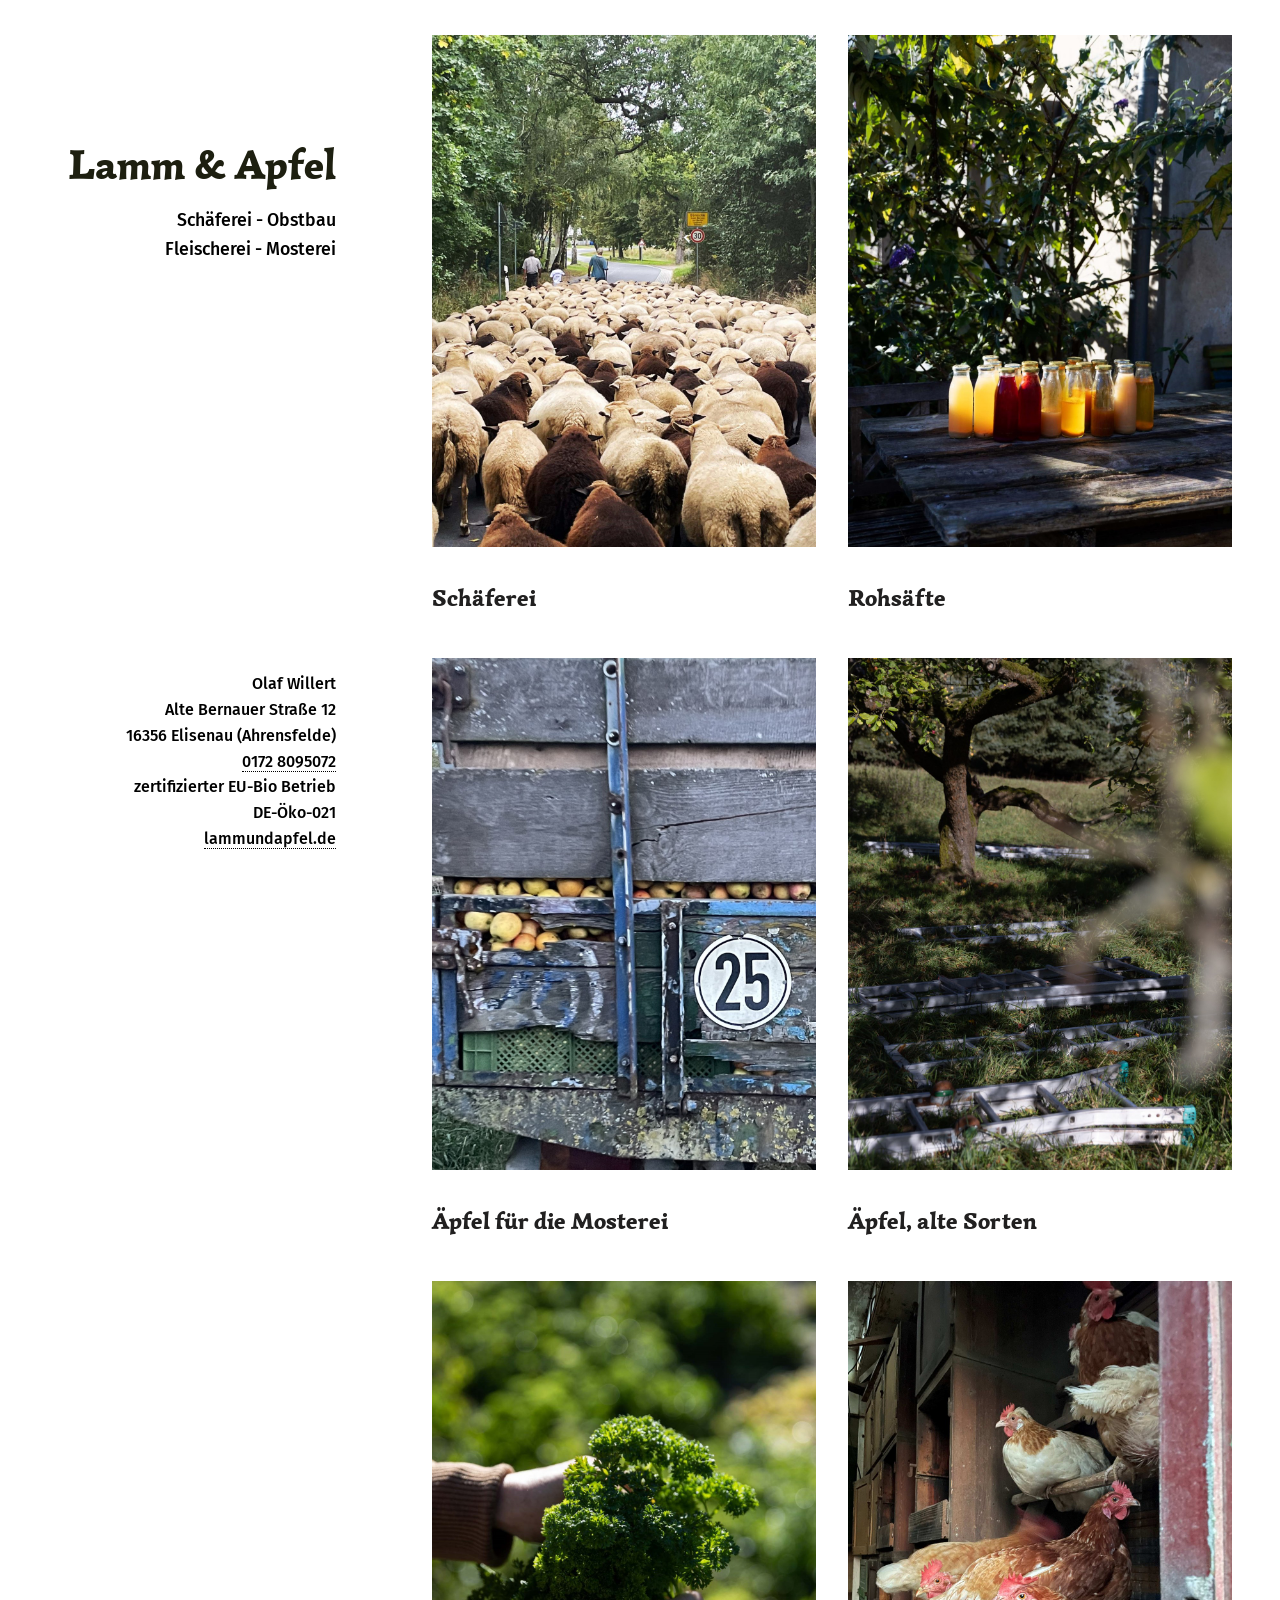
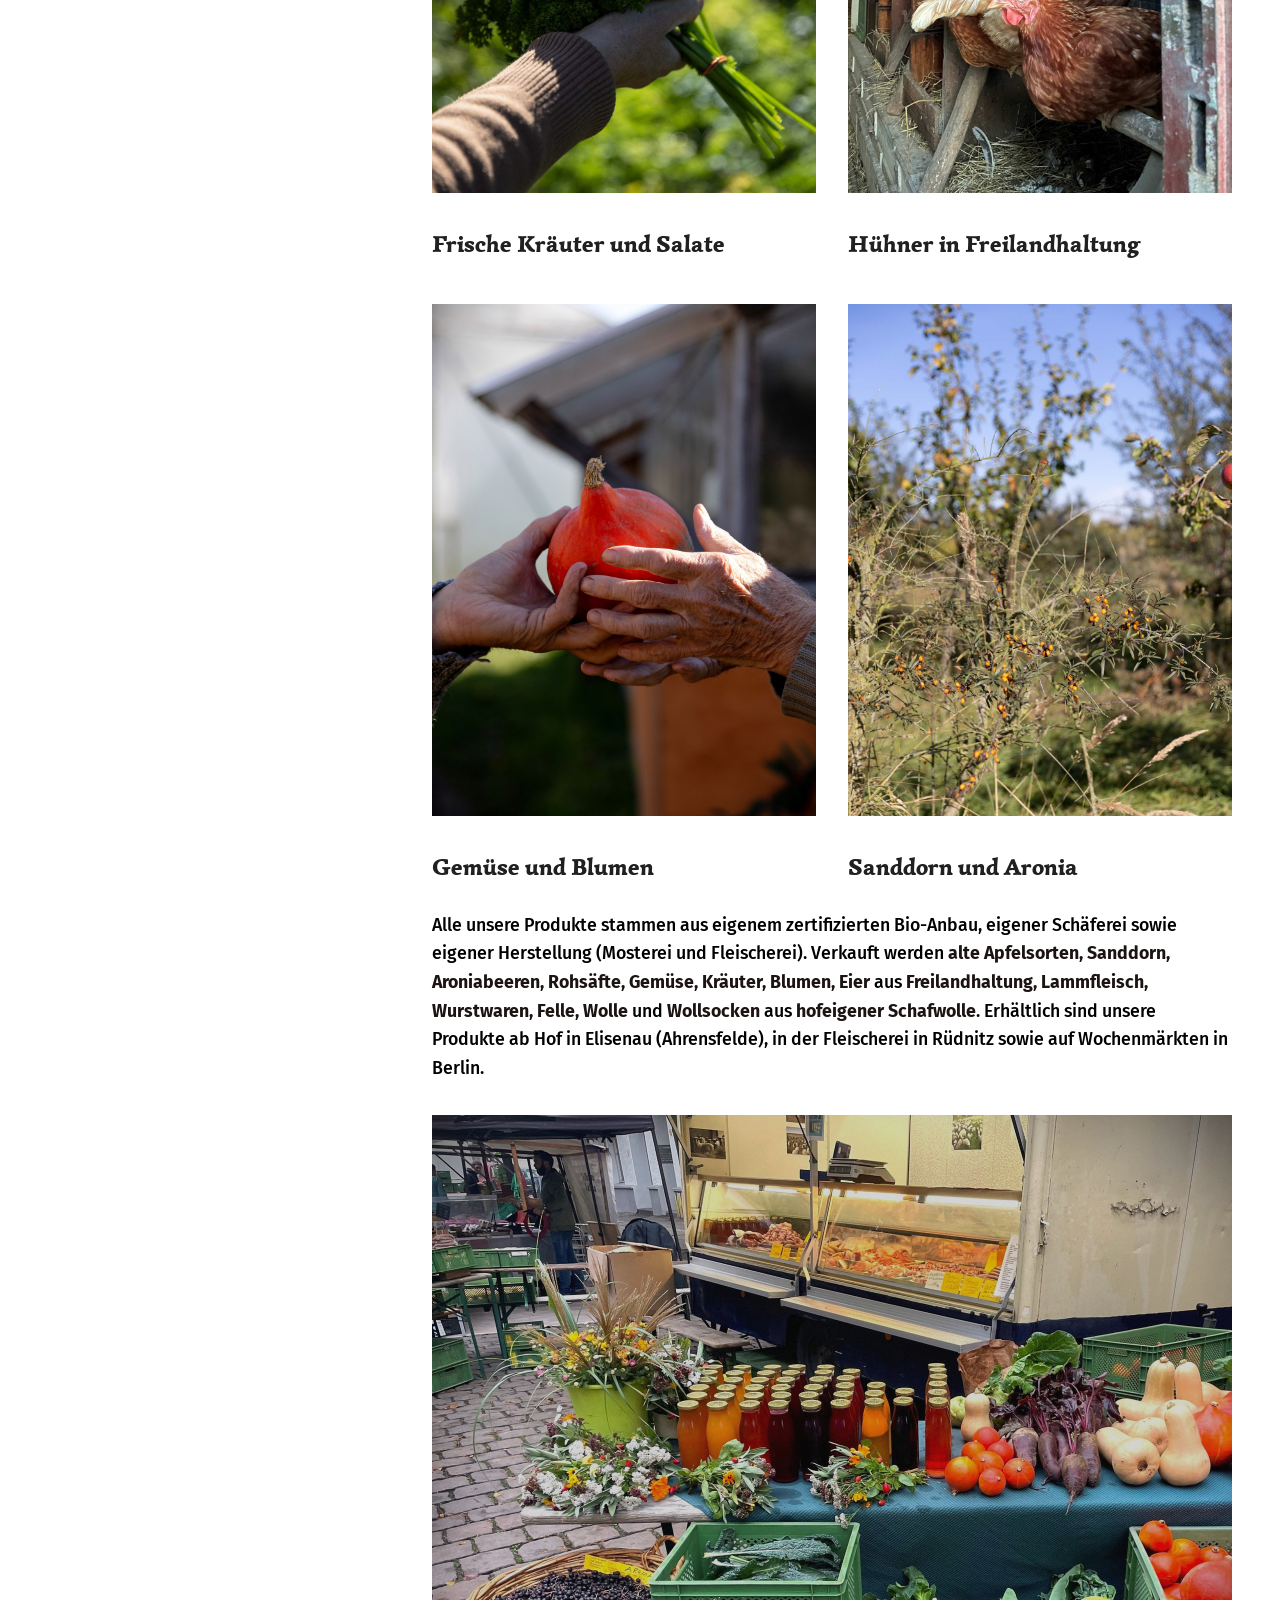
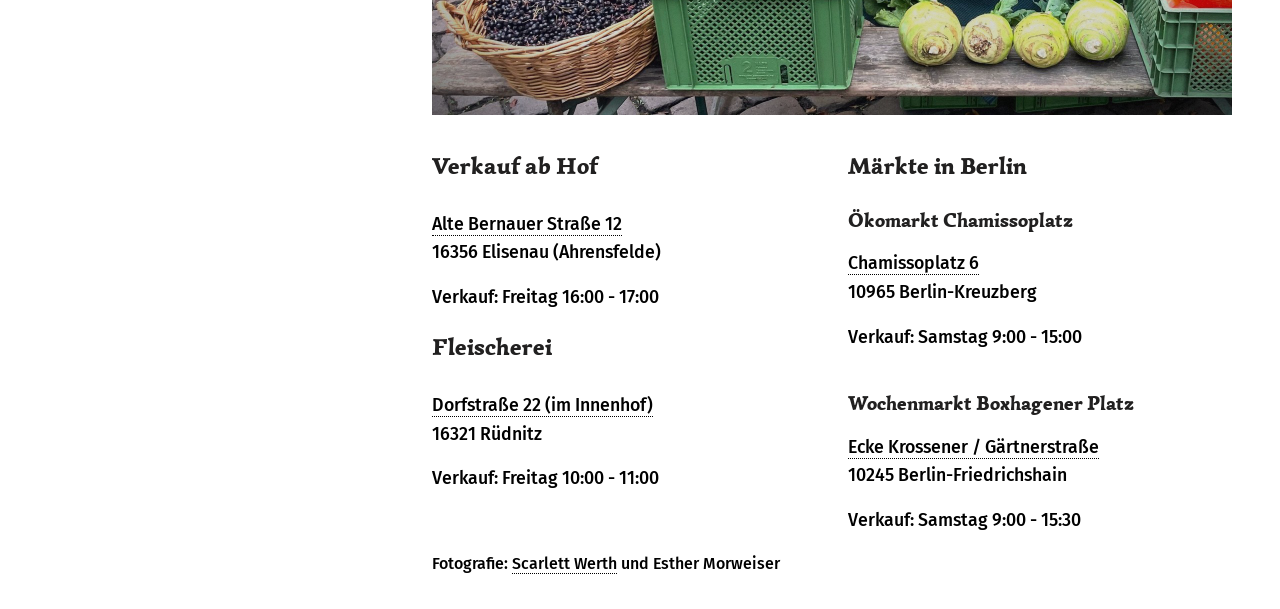
==== commit ee421d05: "Update vegetable photo caption" ====
--- a/index.html
+++ b/index.html
@@ -8,6 +8,39 @@
 		<meta name="author" content="Granaton | Buero für Onlineplanung">
 		<link rel="stylesheet" href="assets/css/main.css" />
 	    <link rel="icon" type="image/x-icon" href="/favicon.ico?v=4">
+
+		<!-- lamm-seo-only:start -->
+		<meta name="description" content="Bio-Lammfleisch, hausgemachte Lammwürste und Leberwurst von Olaf Willert bei Berlin. Dazu unpasteurisierte Rohsäfte aus eigener Mosterei und Schaffelle." />
+		<meta name="robots" content="index, follow, max-image-preview:large" />
+		<link rel="canonical" href="https://lammundapfel.de/" />
+		<meta property="og:type" content="website" />
+		<meta property="og:site_name" content="Lamm &amp; Apfel" />
+		<meta property="og:locale" content="de_DE" />
+		<meta property="og:description" content="Bio-Lammfleisch, hausgemachte Lammwürste und Leberwurst von Olaf Willert bei Berlin. Dazu unpasteurisierte Rohsäfte aus eigener Mosterei und Schaffelle." />
+		<meta property="og:url" content="https://lammundapfel.de/" />
+		<meta property="og:image" content="https://lammundapfel.de/Bio-Landwirtschaft/Olaf-Willert_Schaeferei_Schafe_Herde.jpg" />
+		<script type="application/ld+json">
+{
+  "@context": "https://schema.org",
+  "@type": "LocalBusiness",
+  "@id": "https://lammundapfel.de/#betrieb",
+  "name": "Lamm & Apfel – Olaf Willert",
+  "url": "https://lammundapfel.de/",
+  "description": "Ökologischer Betrieb von Olaf Willert mit eigener Schäferei, Bio-Lammfleisch, Wurstwaren aus eigener Verarbeitung, Rohsäften aus der Mosterei, alten Apfelsorten, Sanddorn, Aronia, Fellen und Wolle. Verkauf ab Hof bei Ahrensfelde und auf Wochenmärkten in Berlin.",
+  "image": "https://lammundapfel.de/Bio-Landwirtschaft/Olaf-Willert_Schaeferei_Schafe_Herde.jpg",
+  "areaServed": [
+    {
+      "@type": "Place",
+      "name": "Berlin"
+    },
+    {
+      "@type": "Place",
+      "name": "Brandenburg"
+    }
+  ]
+}
+		</script>
+		<!-- lamm-seo-only:end -->
 </head>
 	<body class="is-preload">
 
@@ -52,7 +85,7 @@
 							</article>
 							<article class="col-6 col-12-xsmall work-item">
 								<img class="image fit thumb" src="Bio-Landwirtschaft/Olaf-Willert_Bio-Gemuese2.jpg" alt=""  loading="lazy" decoding="async" />
-								<h2>Gemüse</h2>
+								<h2>Gemüse und Blumen</h2>
 							</article>
 							<article class="col-6 col-12-xsmall work-item">
 								<img class="image fit thumb" src="Bio-Landwirtschaft/Olaf-Willert_Sanddorn.jpg" alt=""  loading="lazy" decoding="async" />
@@ -127,7 +160,7 @@
 						<li><a href="tel:+491728095072">0172 8095072</a></li>
 						<li>zertifizierter EU-Bio Betrieb</li>
 						<li>DE-Öko-021</li>
-						<li><a href="http://lammundapfel.de">lammundapfel.de</a></li>
+						<li><a href="https://lammundapfel.de">lammundapfel.de</a></li>
 					</ul>
 				</div>
 			</footer>
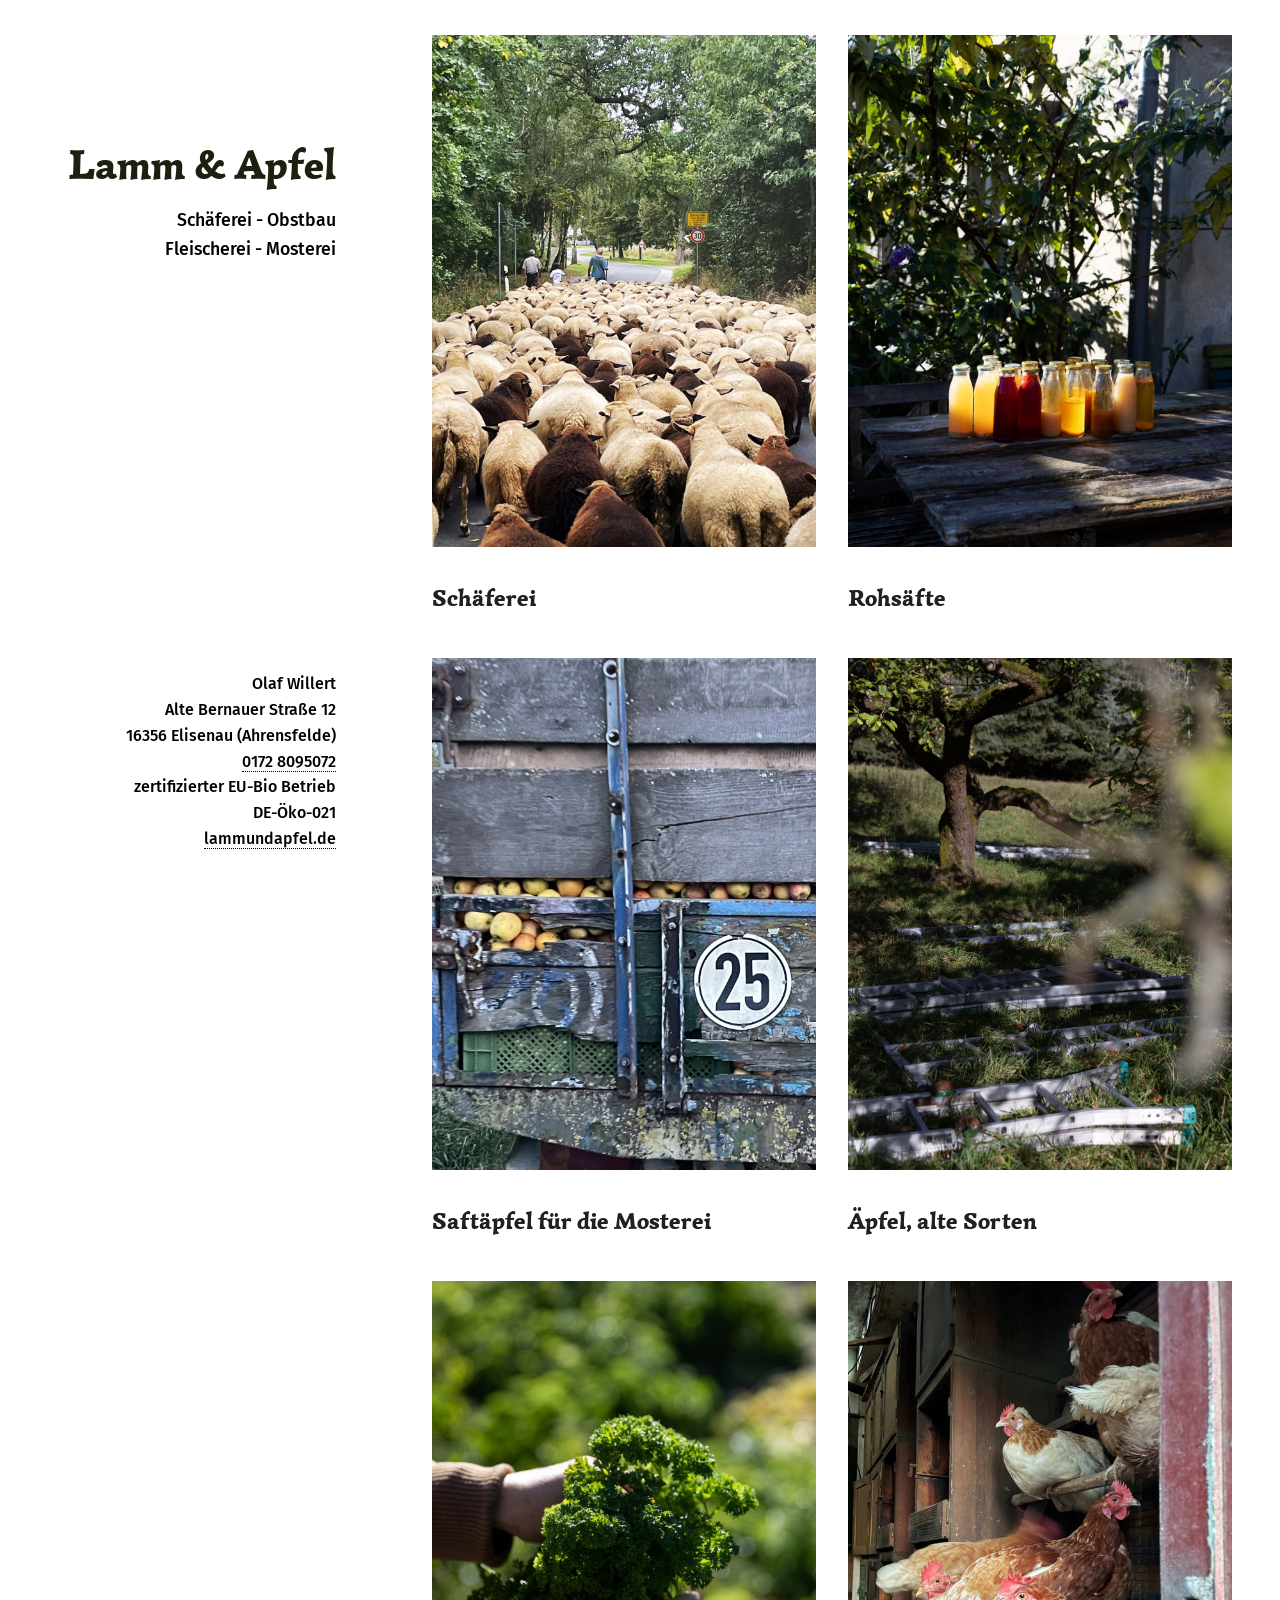
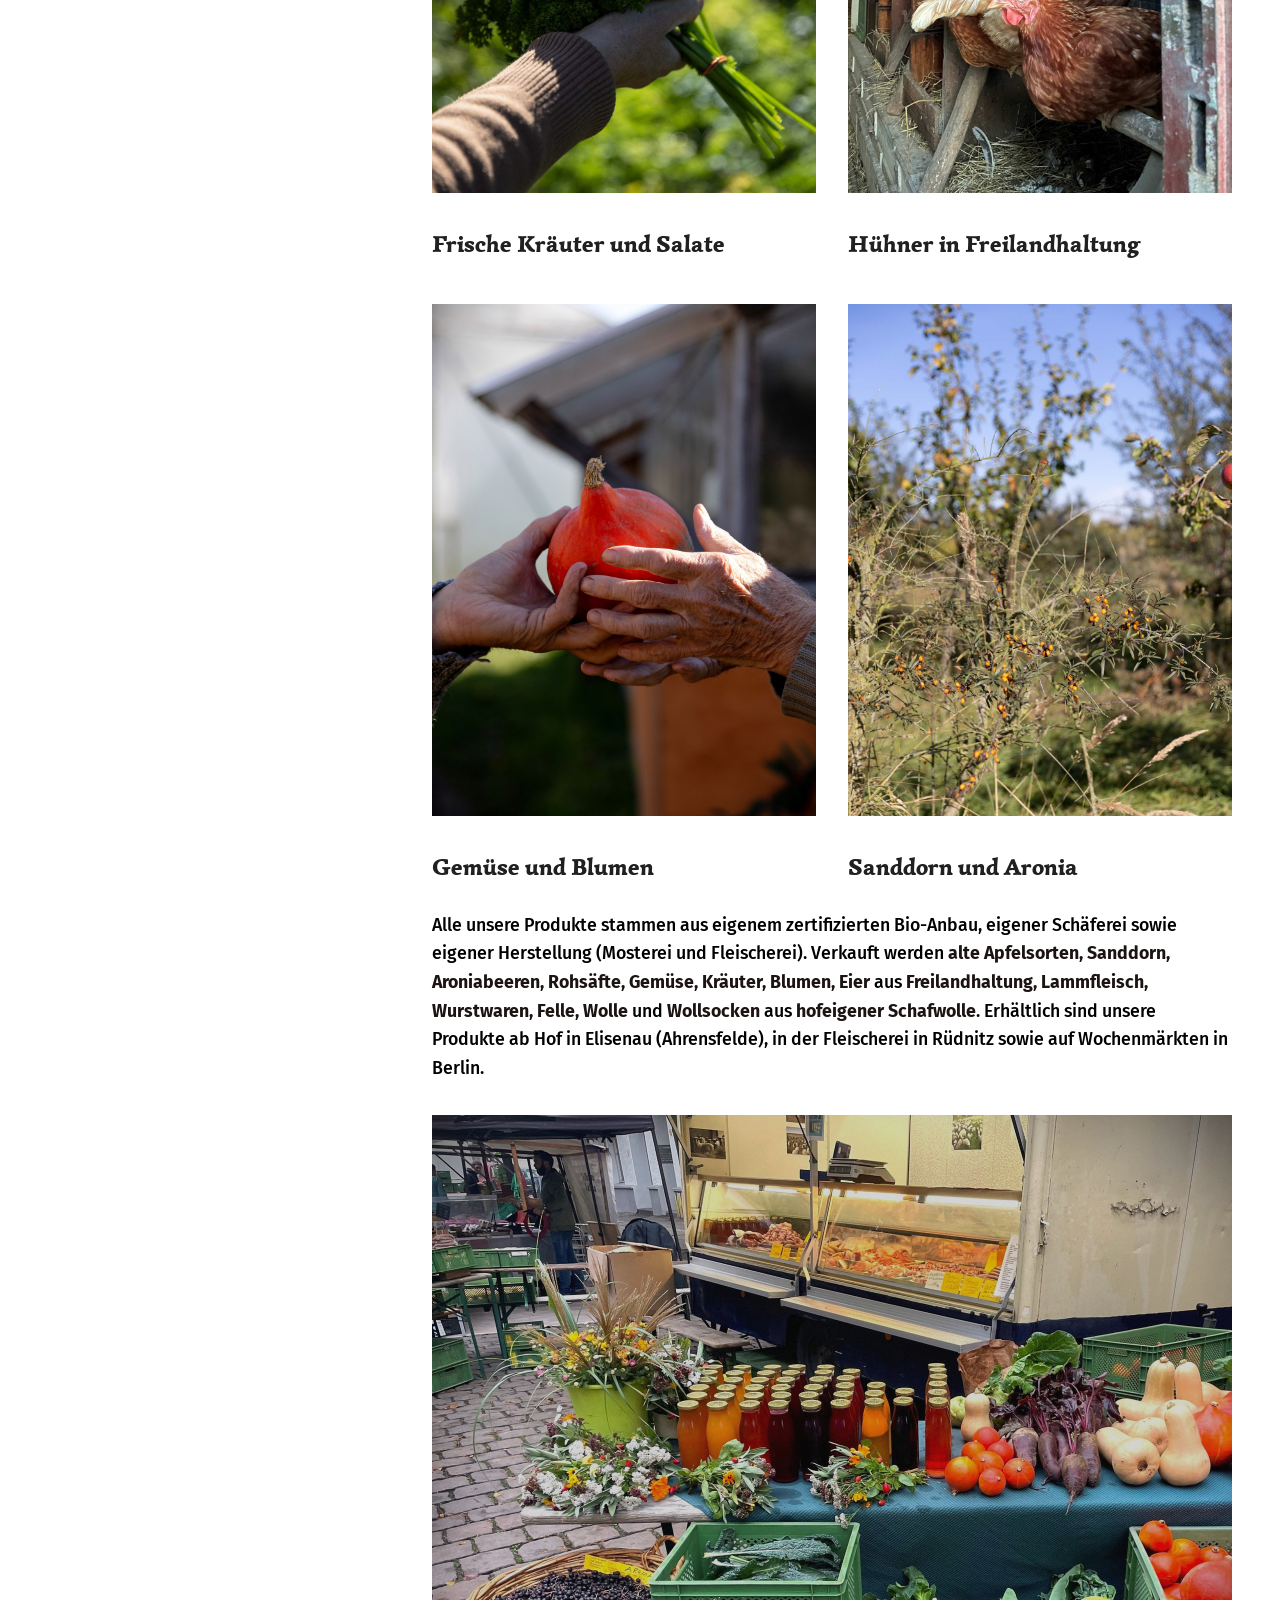
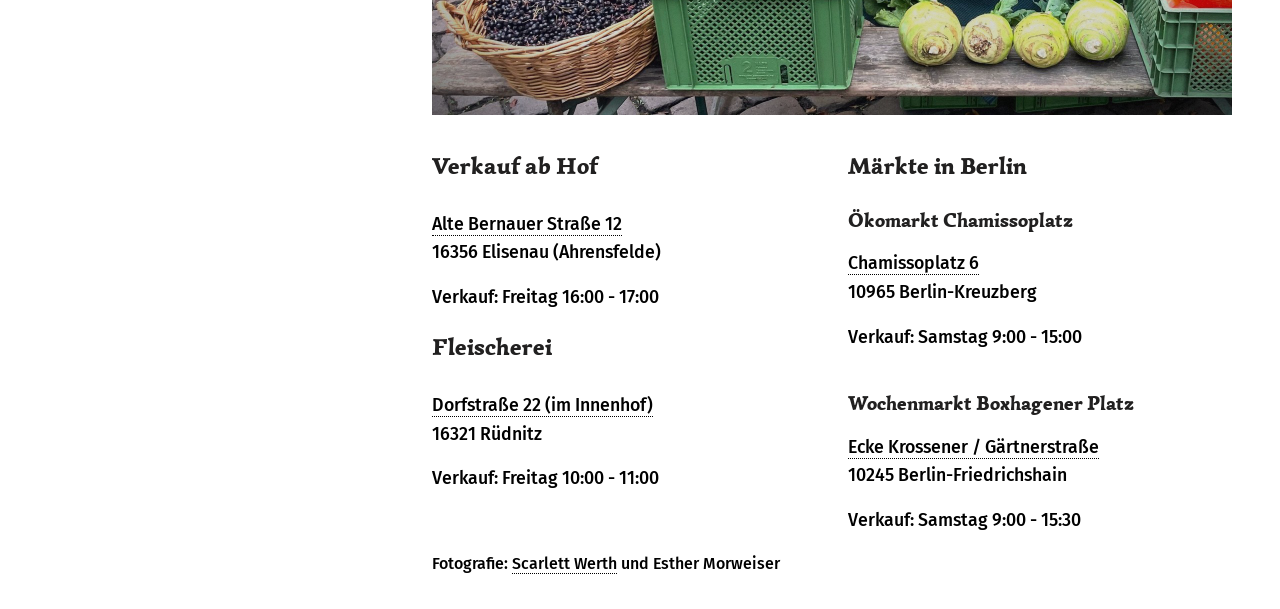
==== commit b2d15c9d: "Update juice apple photo caption" ====
--- a/index.html
+++ b/index.html
@@ -69,7 +69,7 @@
 							</article>
 							<article class="col-6 col-12-xsmall work-item">
 								<img class="image fit thumb" src="Bio-Landwirtschaft/Olaf-Willert_Aepfel-fuer-die-Mosterei.jpg" alt=""  loading="lazy" decoding="async" />
-								<h2>Äpfel für die Mosterei</h2>
+								<h2>Saftäpfel für die Mosterei</h2>
 							</article>
 							<article class="col-6 col-12-xsmall work-item">
 								<img class="image fit thumb" src="Bio-Landwirtschaft/Olaf-Willert_Bio-Aepfel_alte-Sorten_Leitern.jpg" alt=""  loading="lazy" decoding="async" />
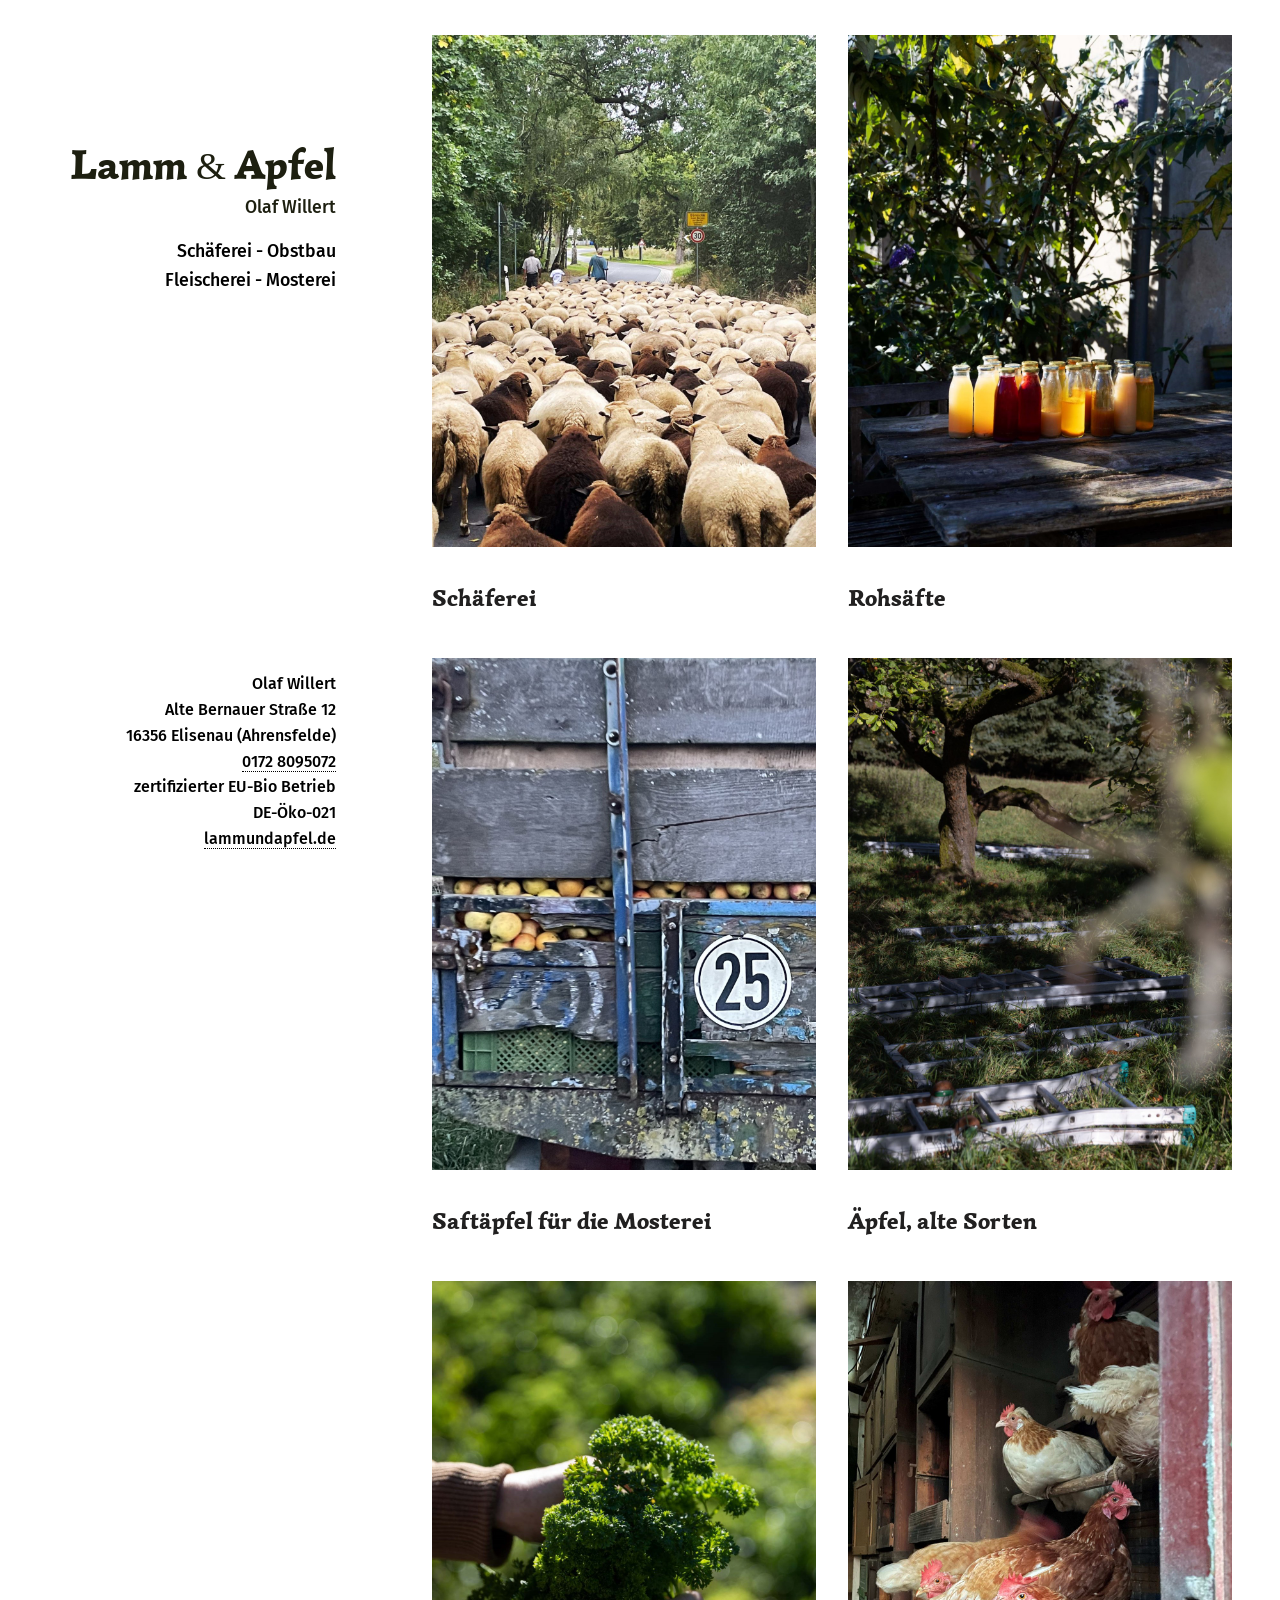
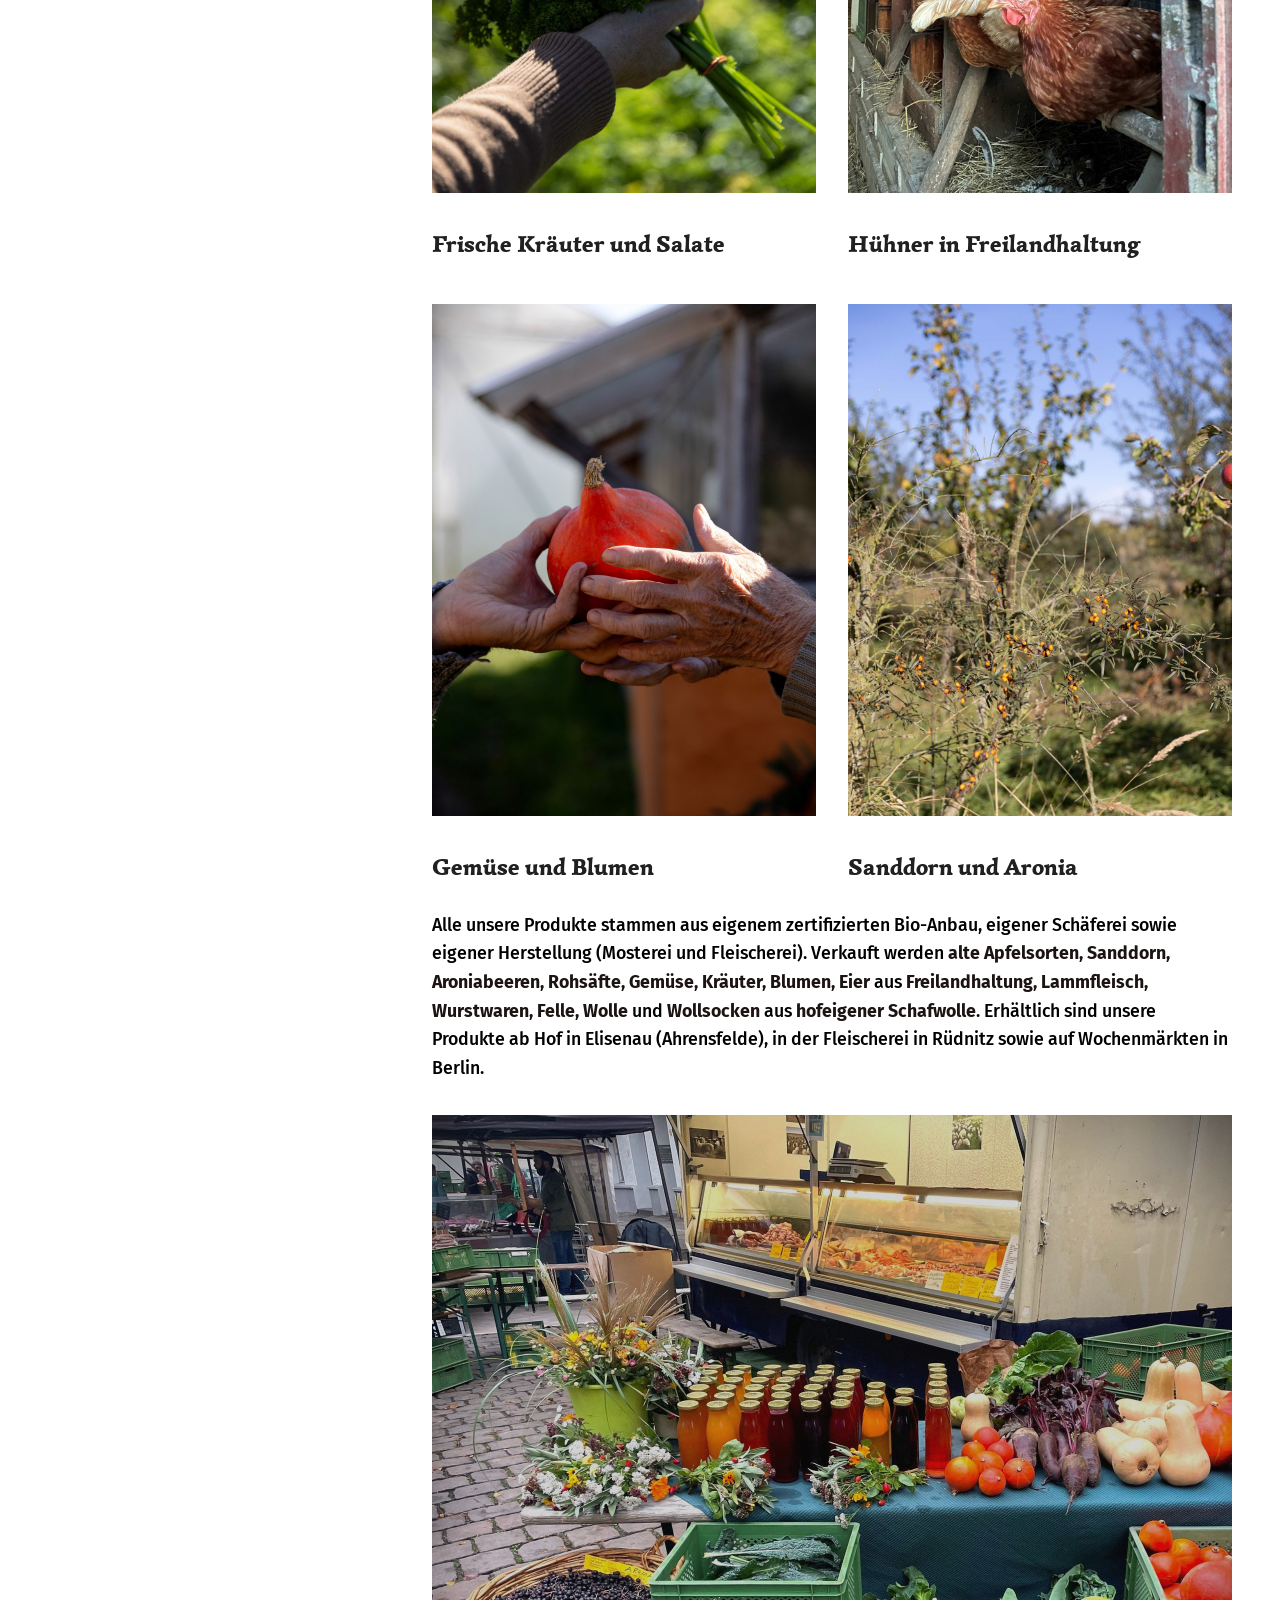
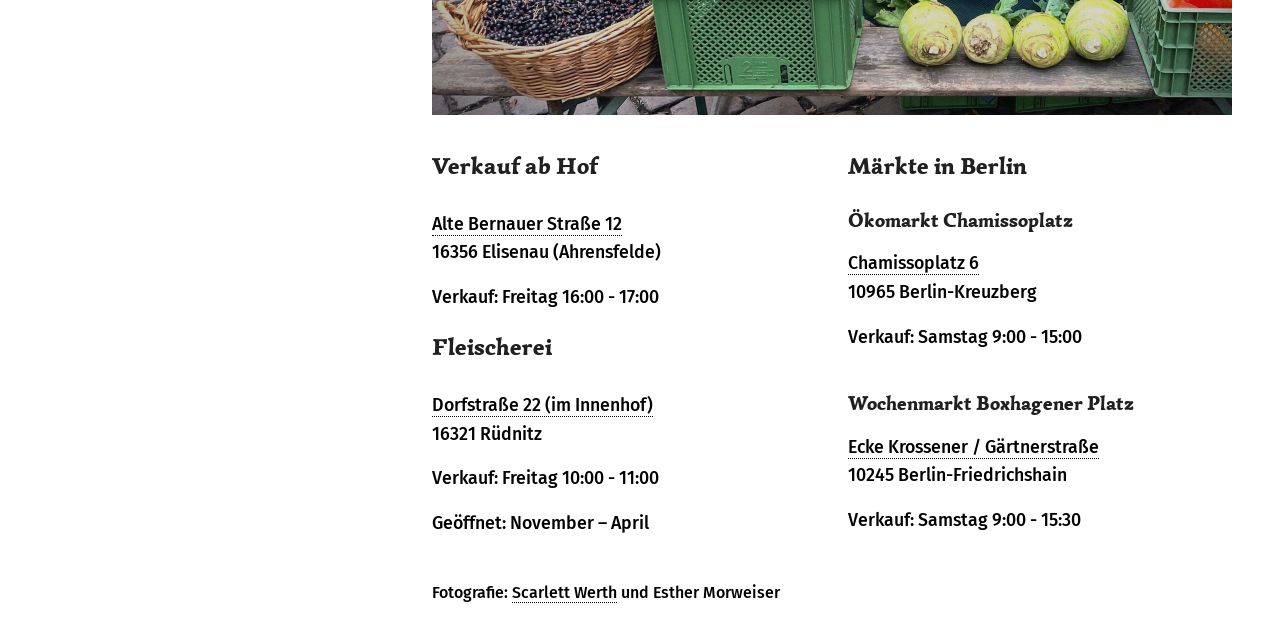
==== commit f33931ba: "Update Olaf logo and seasonal opening" ====
--- a/index.html
+++ b/index.html
@@ -7,7 +7,7 @@
 		<meta name="viewport" content="width=device-width, initial-scale=1" />
 		<meta name="author" content="Granaton | Buero für Onlineplanung">
 		<link rel="stylesheet" href="assets/css/main.css" />
-	    <link rel="icon" type="image/x-icon" href="/favicon.ico?v=4">
+	    <link rel="icon" type="image/x-icon" href="/favicon.ico?v=6">
 
 		<!-- lamm-seo-only:start -->
 		<meta name="description" content="Bio-Lammfleisch, hausgemachte Lammwürste und Leberwurst von Olaf Willert bei Berlin. Dazu unpasteurisierte Rohsäfte aus eigener Mosterei und Schaffelle." />
@@ -47,7 +47,7 @@
 		<!-- Header -->
 			<header id="header">
 				<div class="inner">	
-				<h1 class="titel"><strong>Lamm & Apfel</strong></h1>
+				<h1 class="titel"><strong>Lamm <span class="brand-ampersand">&amp;</span> Apfel</strong><span class="brand-owner">Olaf Willert</span></h1>
 				<p class="untertitel">Schäferei - Obstbau<br />
 				Fleischerei - Mosterei</p>
 				</div>
@@ -117,7 +117,8 @@
 									<h2>Fleischerei</h2>
 									<p><a href="https://maps.app.goo.gl/dbHHMWavRSGjkk2u8" target="_blank" rel="noopener noreferrer">Dorfstraße 22 (im Innenhof)</a><br />
 										16321 Rüdnitz<br /></p>
-										<p>Verkauf: Freitag 10:00 - 11:00</p><br />
+										<p>Verkauf: Freitag 10:00 - 11:00</p>
+									<p>Geöffnet: November – April</p><br />
 								</div>
 								<div class="col-6 col-12-xsmall">
 								<h2>Märkte in Berlin</h2>
--- a/assets/css/main.css
+++ b/assets/css/main.css
@@ -2380,3 +2380,21 @@
 			}
 
 	}
+
+/* OW-Aktualisierung: ruhigeres Kaufmanns-Und und eigener Name. */
+#header .brand-ampersand {
+    font-family: Georgia, "Times New Roman", serif;
+    font-style: normal;
+    font-weight: 400;
+    font-size: .92em;
+    white-space: nowrap;
+}
+#header .brand-owner {
+    display: block;
+    margin-top: .45rem;
+    font-family: "Fira Sans", Helvetica, sans-serif;
+    font-size: 1.1rem;
+    font-weight: 500;
+    line-height: 1.35;
+    color: #1d1f10;
+}
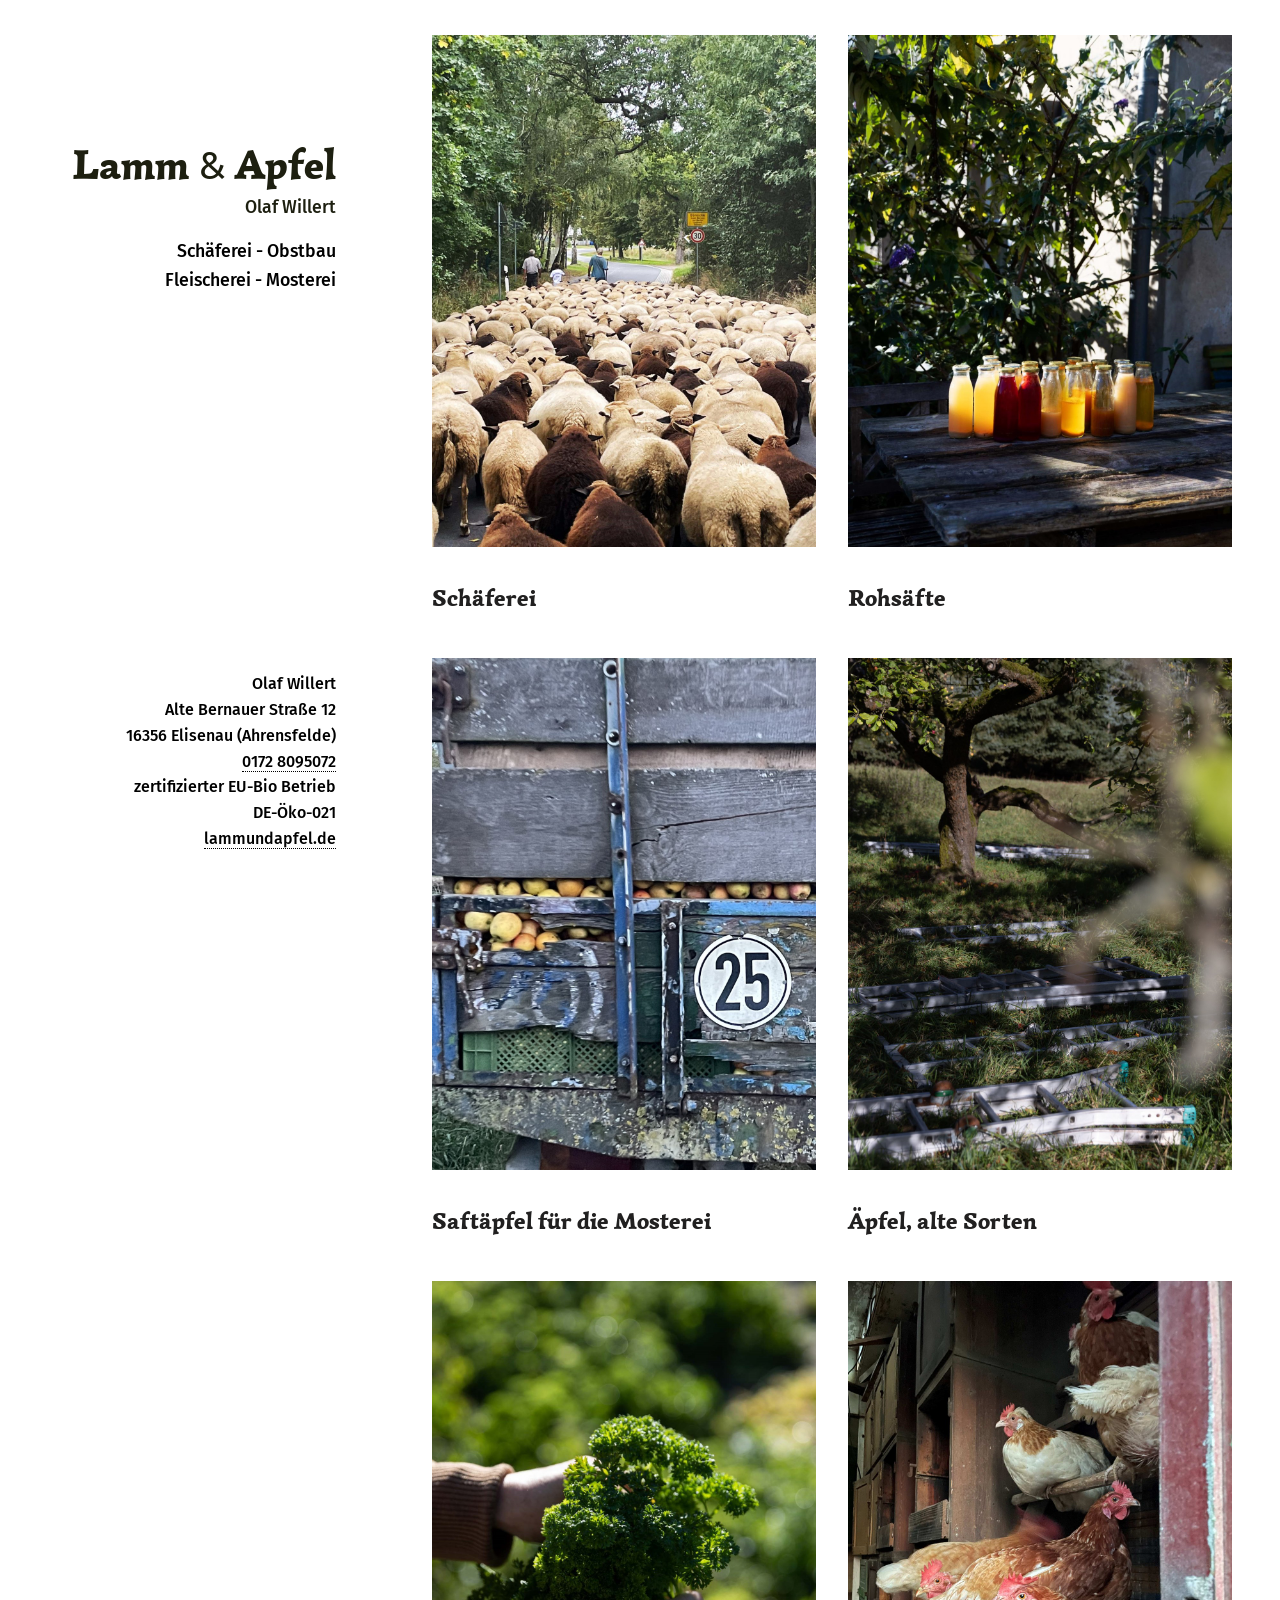
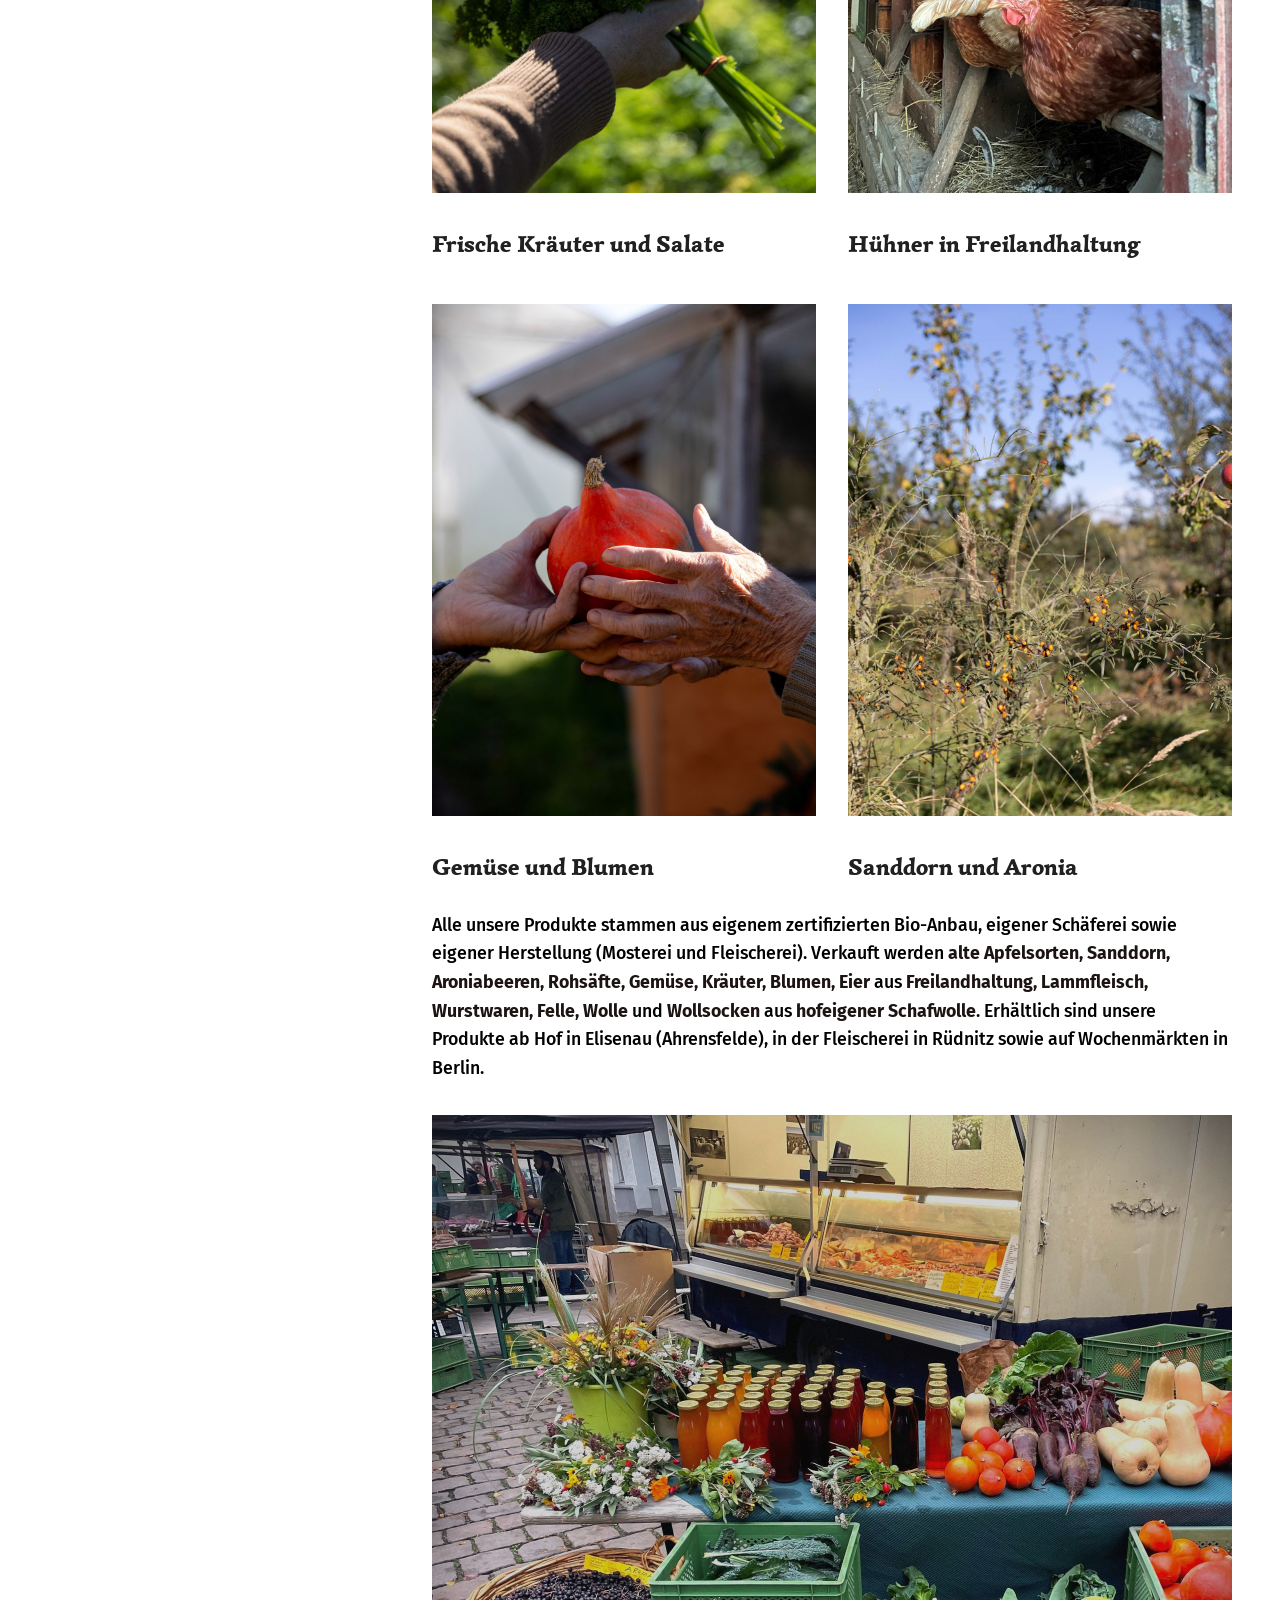
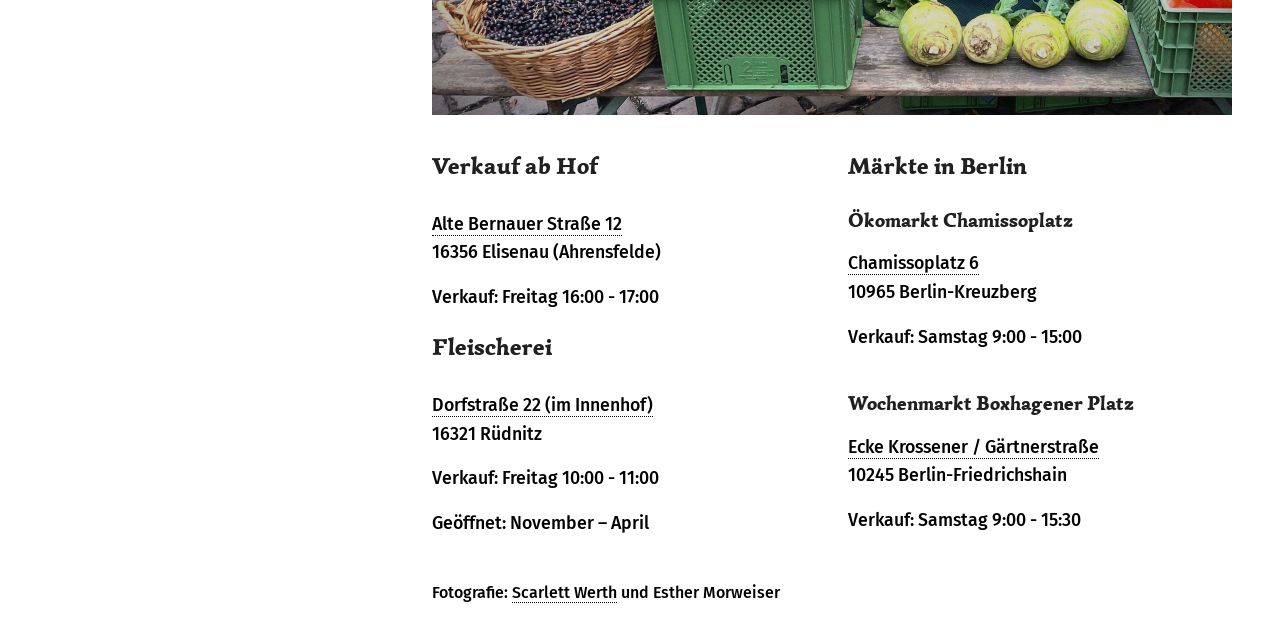
==== commit a244e755: "Use Olaf Willert original logo as favicon" ====
--- a/index.html
+++ b/index.html
@@ -7,7 +7,7 @@
 		<meta name="viewport" content="width=device-width, initial-scale=1" />
 		<meta name="author" content="Granaton | Buero für Onlineplanung">
 		<link rel="stylesheet" href="assets/css/main.css" />
-	    <link rel="icon" type="image/x-icon" href="/favicon.ico?v=6">
+	    <link rel="icon" type="image/x-icon" href="/favicon.ico?v=olaf-original-1">
 
 		<!-- lamm-seo-only:start -->
 		<meta name="description" content="Bio-Lammfleisch, hausgemachte Lammwürste und Leberwurst von Olaf Willert bei Berlin. Dazu unpasteurisierte Rohsäfte aus eigener Mosterei und Schaffelle." />
--- a/assets/css/main.css
+++ b/assets/css/main.css
@@ -2383,7 +2383,7 @@
 
 /* OW-Aktualisierung: ruhigeres Kaufmanns-Und und eigener Name. */
 #header .brand-ampersand {
-    font-family: Georgia, "Times New Roman", serif;
+    font-family: "Fira Sans", Arial, sans-serif;
     font-style: normal;
     font-weight: 400;
     font-size: .92em;
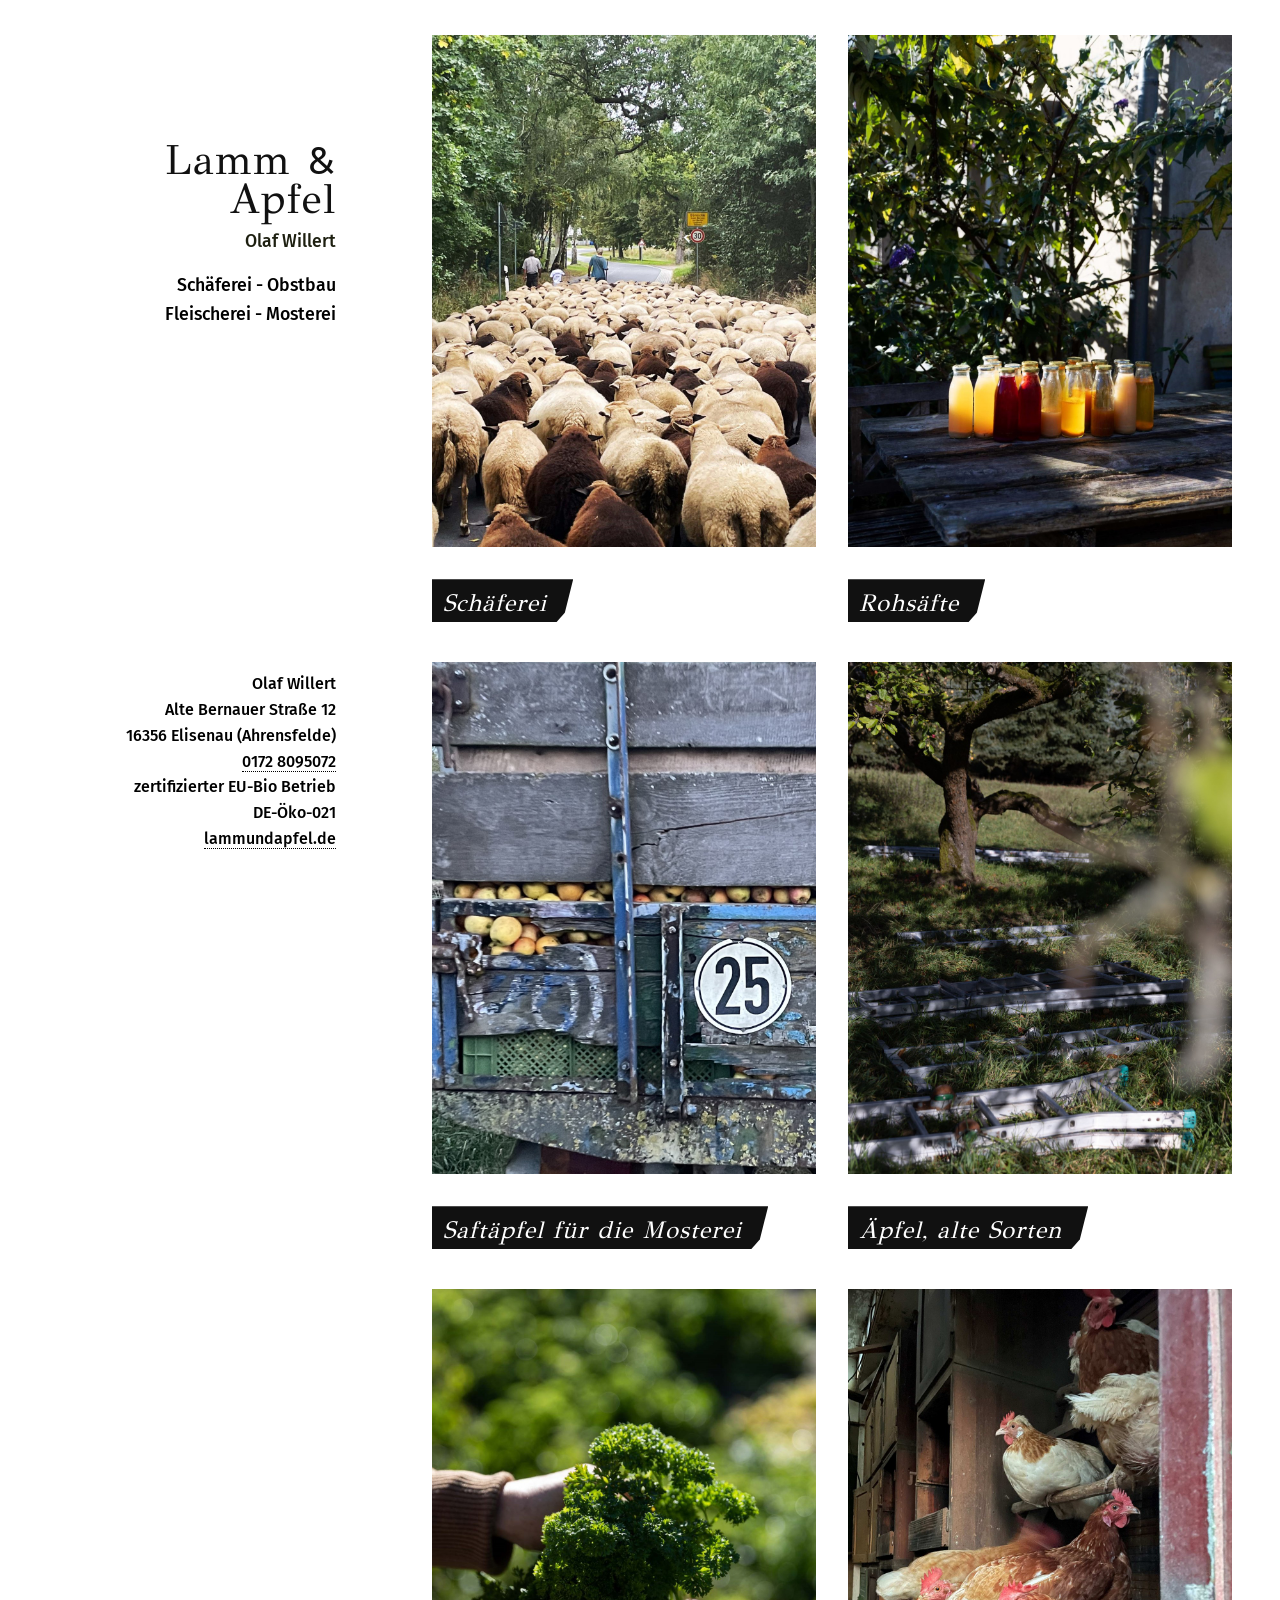
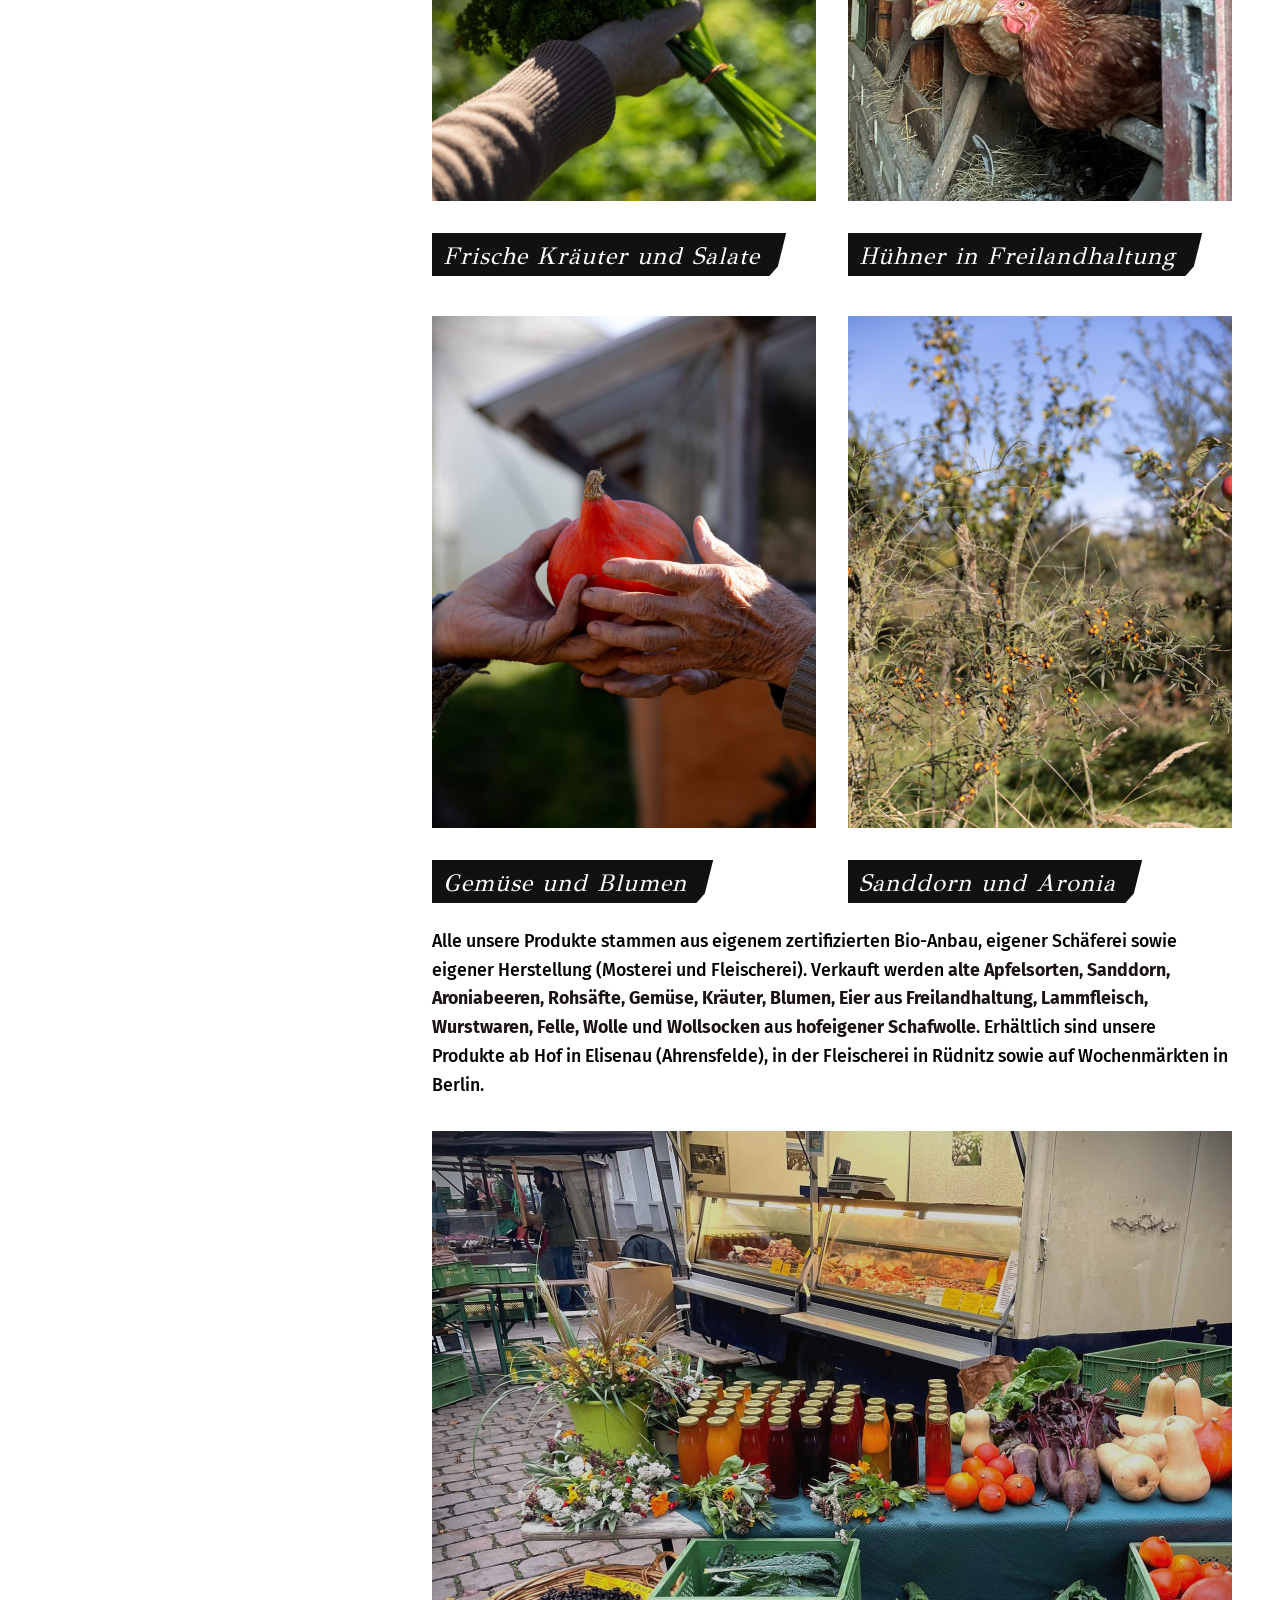
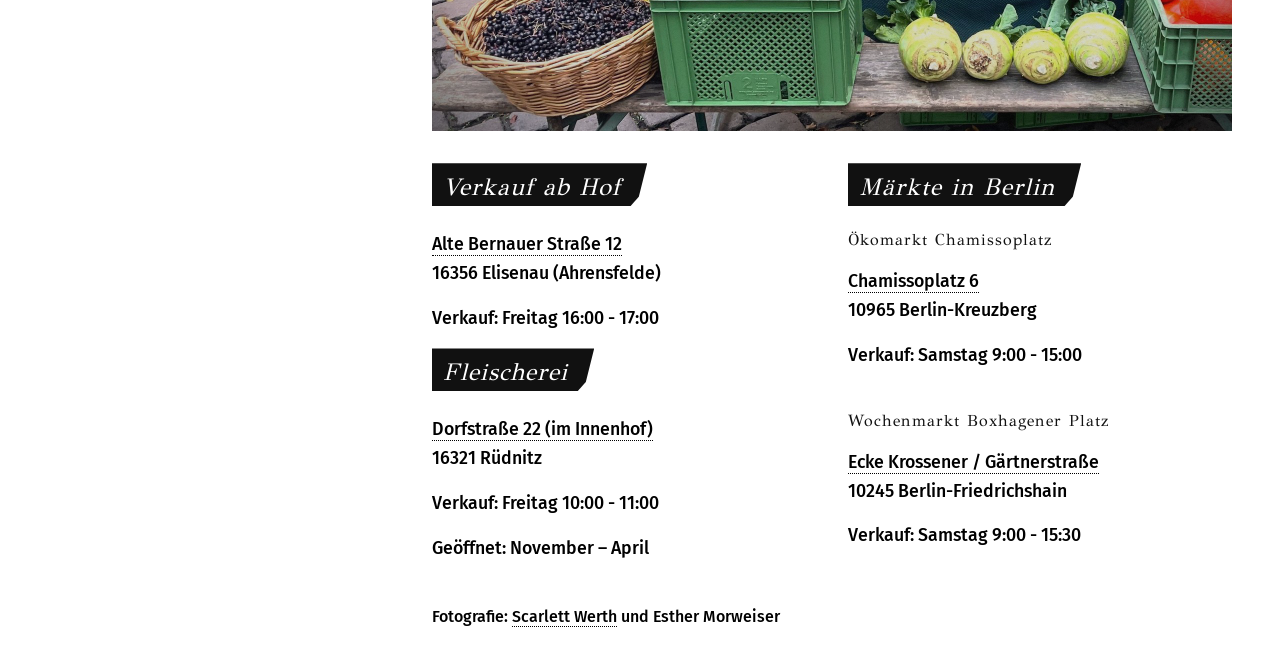
==== commit 15c7437d: "Refine heading spacing and market names" ====
--- a/index.html
+++ b/index.html
@@ -123,13 +123,13 @@
 								<div class="col-6 col-12-xsmall">
 								<h2>Märkte in Berlin</h2>
 									
-									<h3>  Ökomarkt Chamissoplatz</h3>
+									<h3 class="market-name">  Ökomarkt Chamissoplatz</h3>
 									<p class="alt">
 									<a href="https://maps.app.goo.gl/a78D41WovixSaoTF8" target="_blank" rel="noopener noreferrer">Chamissoplatz 6</a><br />
 										10965 Berlin-Kreuzberg</p>
 										<p>Verkauf: Samstag 9:00 - 15:00</p><br />
 									
-									<h3>  Wochenmarkt Boxhagener Platz</h3>
+									<h3 class="market-name">  Wochenmarkt Boxhagener Platz</h3>
 									<p class="alt">
 									<a href="https://maps.app.goo.gl/VavhHtaAGpU4aD3a6" target="_blank" rel="noopener noreferrer">Ecke Krossener / Gärtnerstraße</a><br />
 										10245 Berlin-Friedrichshain<br /></p>
--- a/assets/css/main.css
+++ b/assets/css/main.css
@@ -1,3 +1,4 @@
+@import url('https://fonts.googleapis.com/css2?family=GFS+Didot:wght@400&display=swap');
 @import url('https://fonts.googleapis.com/css2?family=Fira+Sans:wght@300&family=Simonetta:wght@900&display=swap');
 
 html, body, div, span, applet, object,
@@ -2398,3 +2399,196 @@
     line-height: 1.35;
     color: #1d1f10;
 }
+
+
+/* GFS Didot fuer Lamm und Apfel */
+#header h1.titel > strong {
+    font-family: "GFS Didot", Georgia, serif;
+    font-weight: 400;
+}
+
+
+/* GFS Didot fuer alle weiteren Ueberschriften */
+h2, h3, h4, h5, h6 {
+    font-family: "GFS Didot", Georgia, serif;
+    font-weight: 400;
+}
+
+
+/* Olaf Willert: Etikettstil fuer Ueberschriften */
+
+/* Bild- und Verkaufsüberschriften */
+#main h2,
+#main h3,
+#main h4,
+#main h5,
+#main h6 {
+    font-family: "GFS Didot", Georgia, serif;
+    font-style: italic;
+    font-weight: 400;
+    color: #ffffff;
+    background-color: #111111;
+    display: inline-block;
+    max-width: 100%;
+    box-sizing: border-box;
+    padding: 0.12em 0.45em;
+    line-height: 1.3;
+}
+
+/* Hauptschriftzug Lamm & Apfel */
+#header h1.titel > strong {
+    font-family: "GFS Didot", Georgia, serif;
+    font-style: italic;
+    font-weight: 400;
+    color: #ffffff;
+    background-color: #111111;
+    display: inline-block;
+    max-width: 100%;
+    box-sizing: border-box;
+    padding: 0.12em 0.32em;
+    line-height: 1.25;
+}
+
+/* Kaufmanns-Und bleibt Fira Sans */
+#header .brand-ampersand {
+    color: #ffffff;
+    font-family: "Fira Sans", Arial, sans-serif;
+    font-style: normal;
+}
+
+/* Olaf Willert bleibt unverändert */
+#header .brand-owner {
+    color: #1d1f10;
+    font-family: "Fira Sans", Arial, sans-serif;
+    font-style: normal;
+    background: transparent;
+}
+
+
+/* Olaf: Etikettstil nur fuer weitere Ueberschriften */
+#main h2,
+#main h3,
+#main h4,
+#main h5,
+#main h6 {
+    font-family: "GFS Didot", Georgia, serif;
+    font-style: italic;
+    font-weight: 400;
+    color: #ffffff;
+    background-color: #111111;
+    display: inline-block;
+    max-width: 100%;
+    box-sizing: border-box;
+    padding: 0.12em 0.45em;
+    line-height: 1.3;
+}
+
+/* Lamm & Apfel: Didot Regular ohne Hintergrund */
+#header h1.titel > strong {
+    font-family: "GFS Didot", Georgia, serif;
+    font-style: normal;
+    font-weight: 400;
+    color: inherit;
+    background: transparent;
+    display: inline;
+    padding: 0;
+    line-height: inherit;
+}
+
+/* Kaufmanns-Und: Fira Sans */
+#header .brand-ampersand {
+    font-family: "Fira Sans", Arial, sans-serif;
+    font-style: normal;
+    color: inherit;
+}
+
+
+/* Olaf Etikettstil Korrektur 2026 */
+
+/* Hauptüberschrift: schwarz, Didot Regular */
+#header h1.titel {
+    color: #111111 !important;
+}
+
+#header h1.titel > strong {
+    font-family: "GFS Didot", Georgia, serif;
+    font-style: normal !important;
+    font-weight: 400;
+    color: #111111 !important;
+    background: transparent !important;
+    box-shadow: none !important;
+    clip-path: none !important;
+    padding: 0;
+}
+
+/* Kaufmanns-Und: Fira Sans, ebenfalls schwarz */
+#header h1.titel .brand-ampersand {
+    font-family: "Fira Sans", Arial, sans-serif;
+    font-style: normal !important;
+    color: #111111 !important;
+}
+
+/* Übrige Überschriften im Etikettenstil */
+#main h2,
+#main h3,
+#main h4,
+#main h5,
+#main h6 {
+    font-family: "GFS Didot", Georgia, serif;
+    font-style: italic;
+    font-weight: 400;
+
+    color: #ffffff;
+    background: #111111;
+
+    display: inline-block;
+    max-width: 100%;
+    box-sizing: border-box;
+
+    /* Mehr Raum oberhalb der Schrift */
+    padding: 0.35em 1.1em 0.14em 0.45em;
+
+    /* Rechts schräg und leicht abgeflacht */
+    clip-path: polygon(
+        0 0,
+        100% 0,
+        calc(100% - 0.35em) 78%,
+        calc(100% - 0.7em) 100%,
+        0 100%
+    );
+
+    line-height: 1.3;
+}
+
+
+/* Olaf: Schriftabstand und Marktnamen */
+
+/* Buchstabenabstand für alle Überschriften */
+#header h1.titel > strong,
+#main h2,
+#main h3,
+#main h4,
+#main h5,
+#main h6 {
+    letter-spacing: 1px;
+}
+
+/* Marktnamen: Didot Regular, schwarz, ohne Hintergrund */
+#main h3.market-name {
+    font-family: "GFS Didot", Georgia, serif;
+    font-size: inherit;
+    font-weight: 400;
+    font-style: normal !important;
+    color: #111111 !important;
+    background: transparent !important;
+    background-color: transparent !important;
+    clip-path: none !important;
+    box-shadow: none;
+    border: none;
+    border-radius: 0;
+    padding: 0;
+    display: block;
+    width: auto;
+    max-width: 100%;
+    letter-spacing: 1px;
+}
